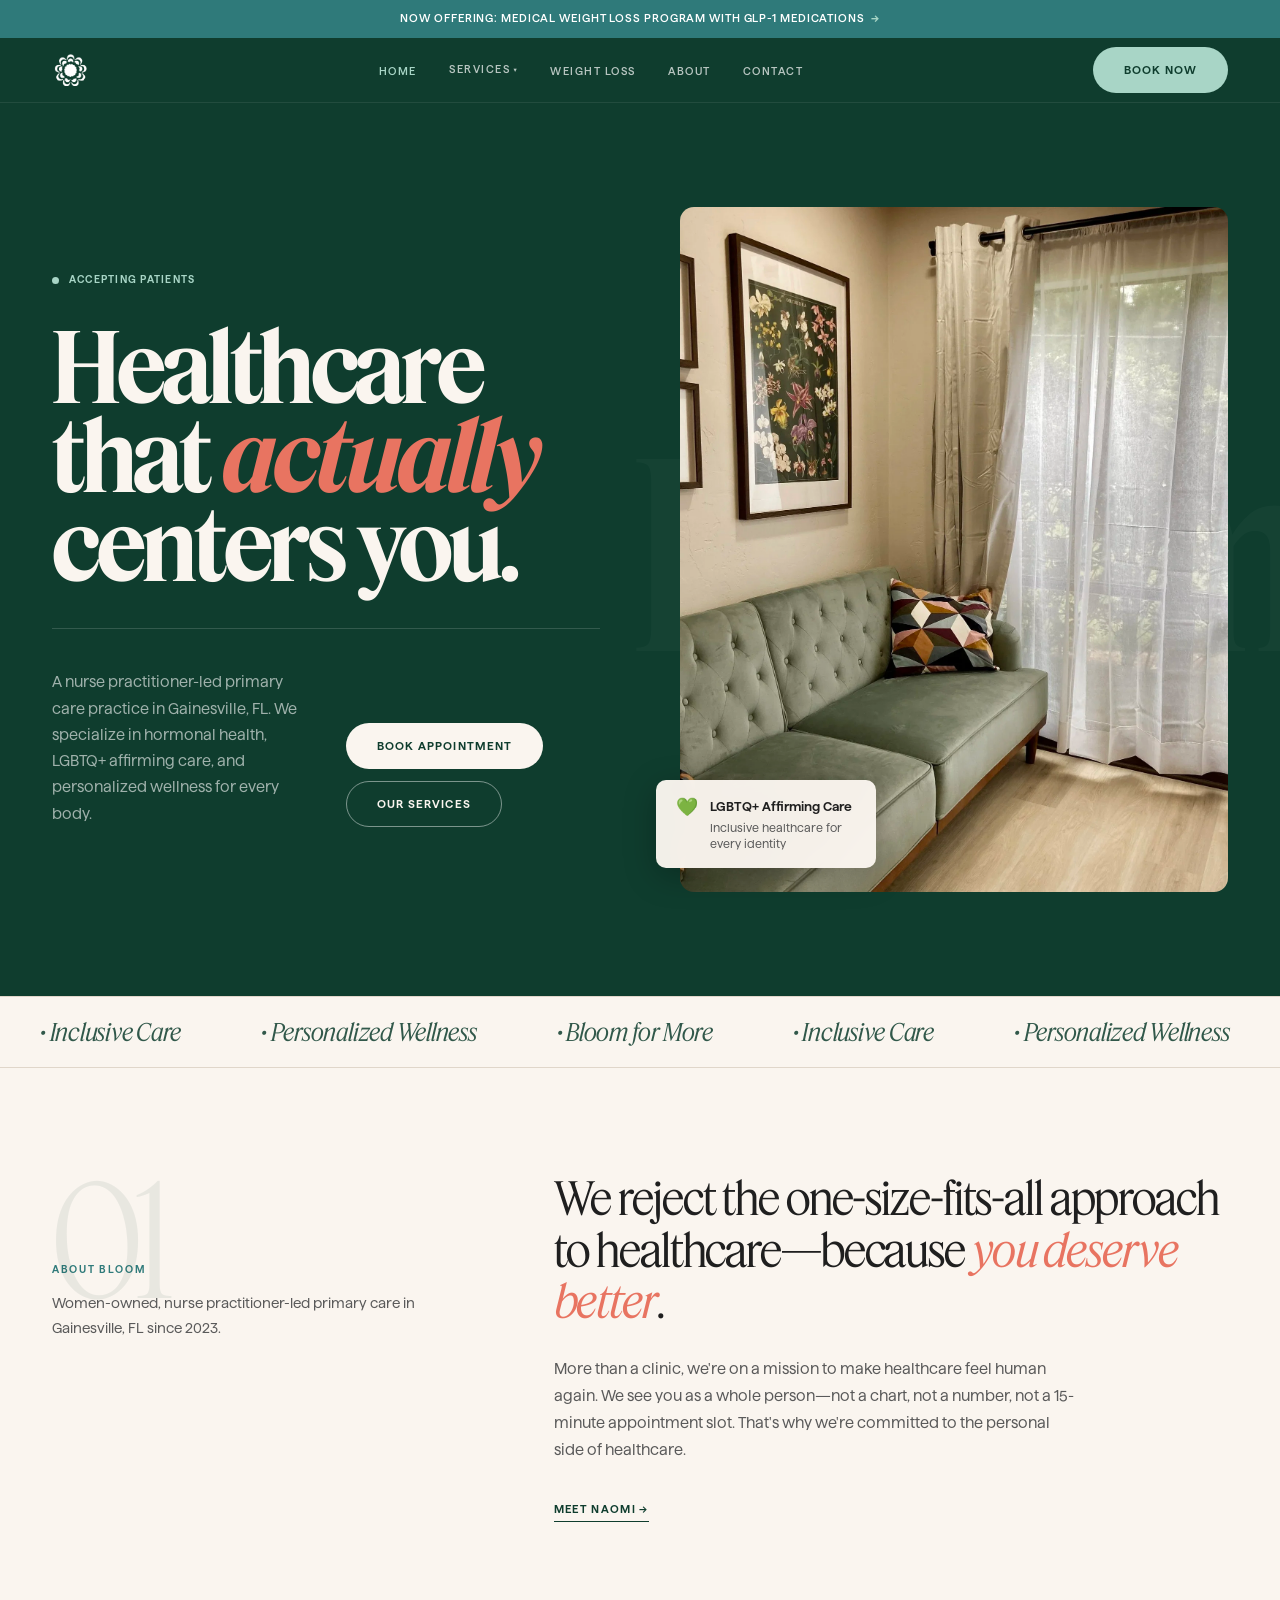
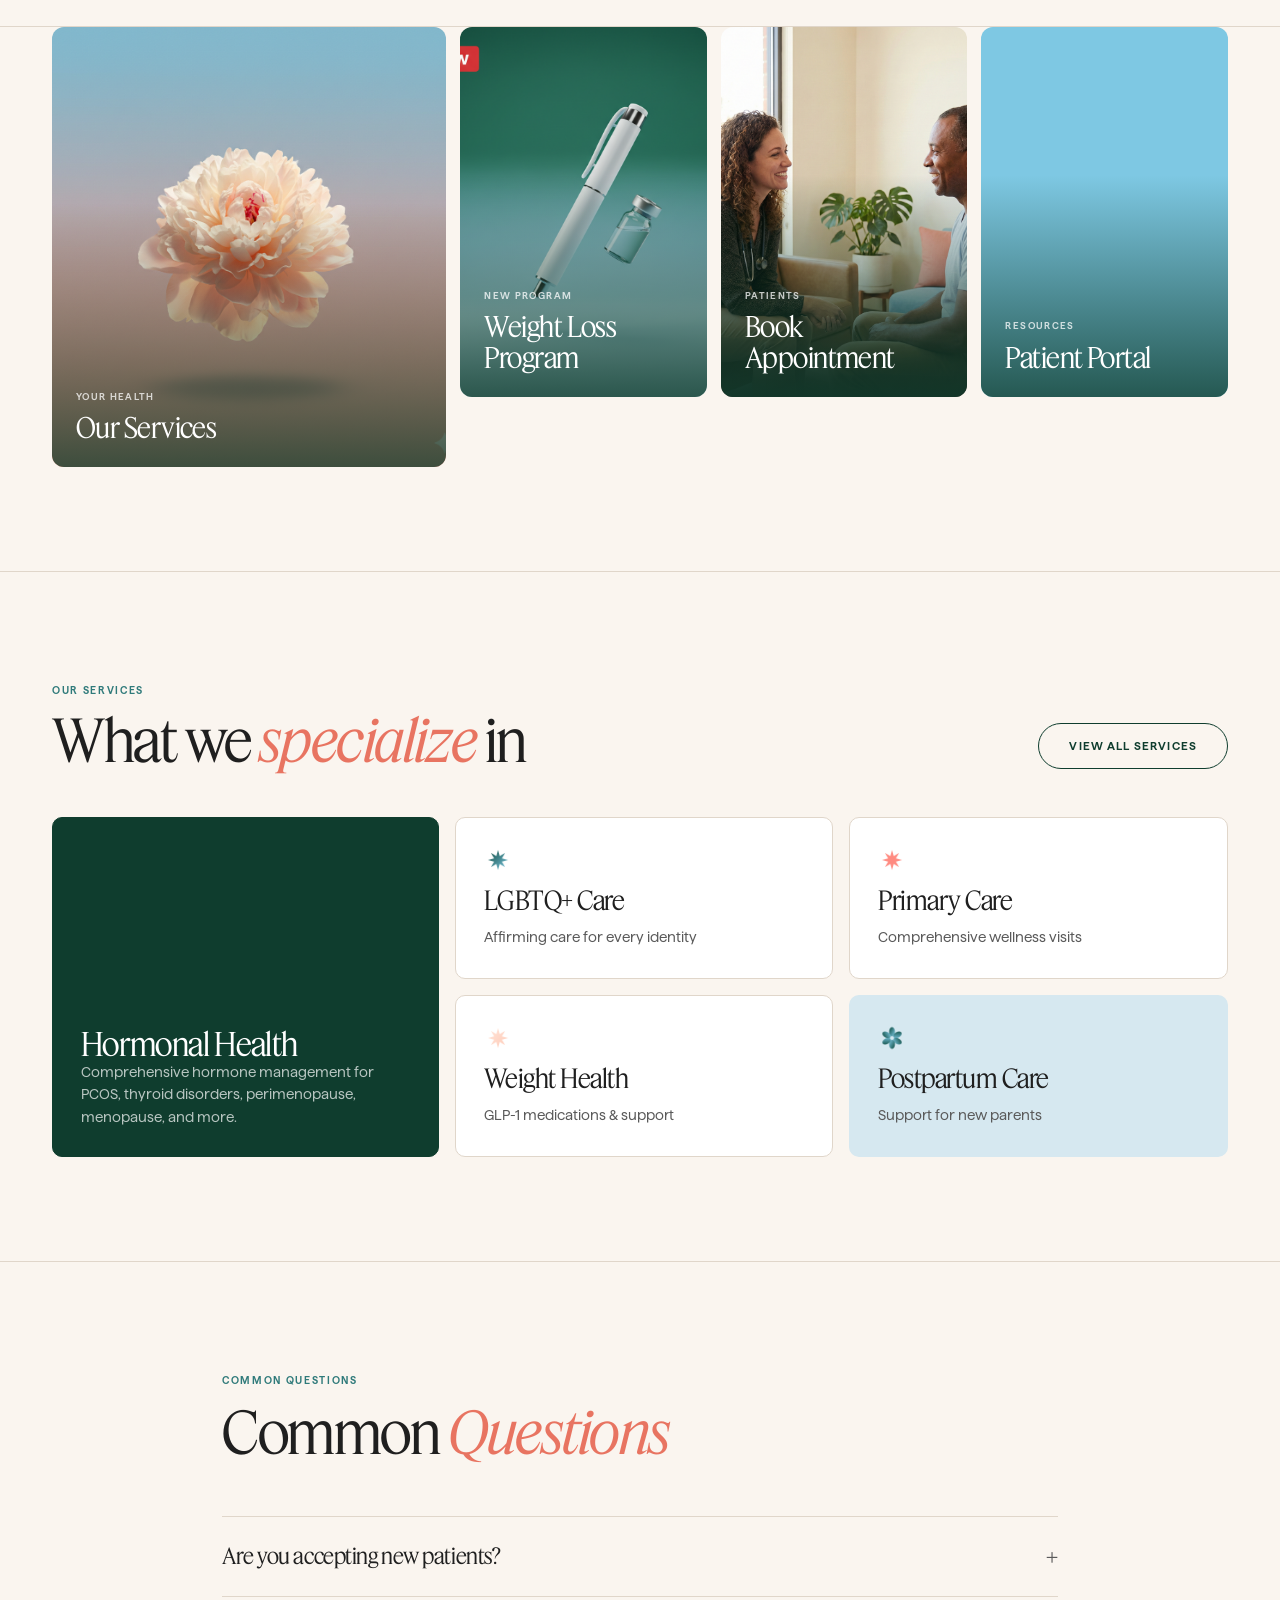
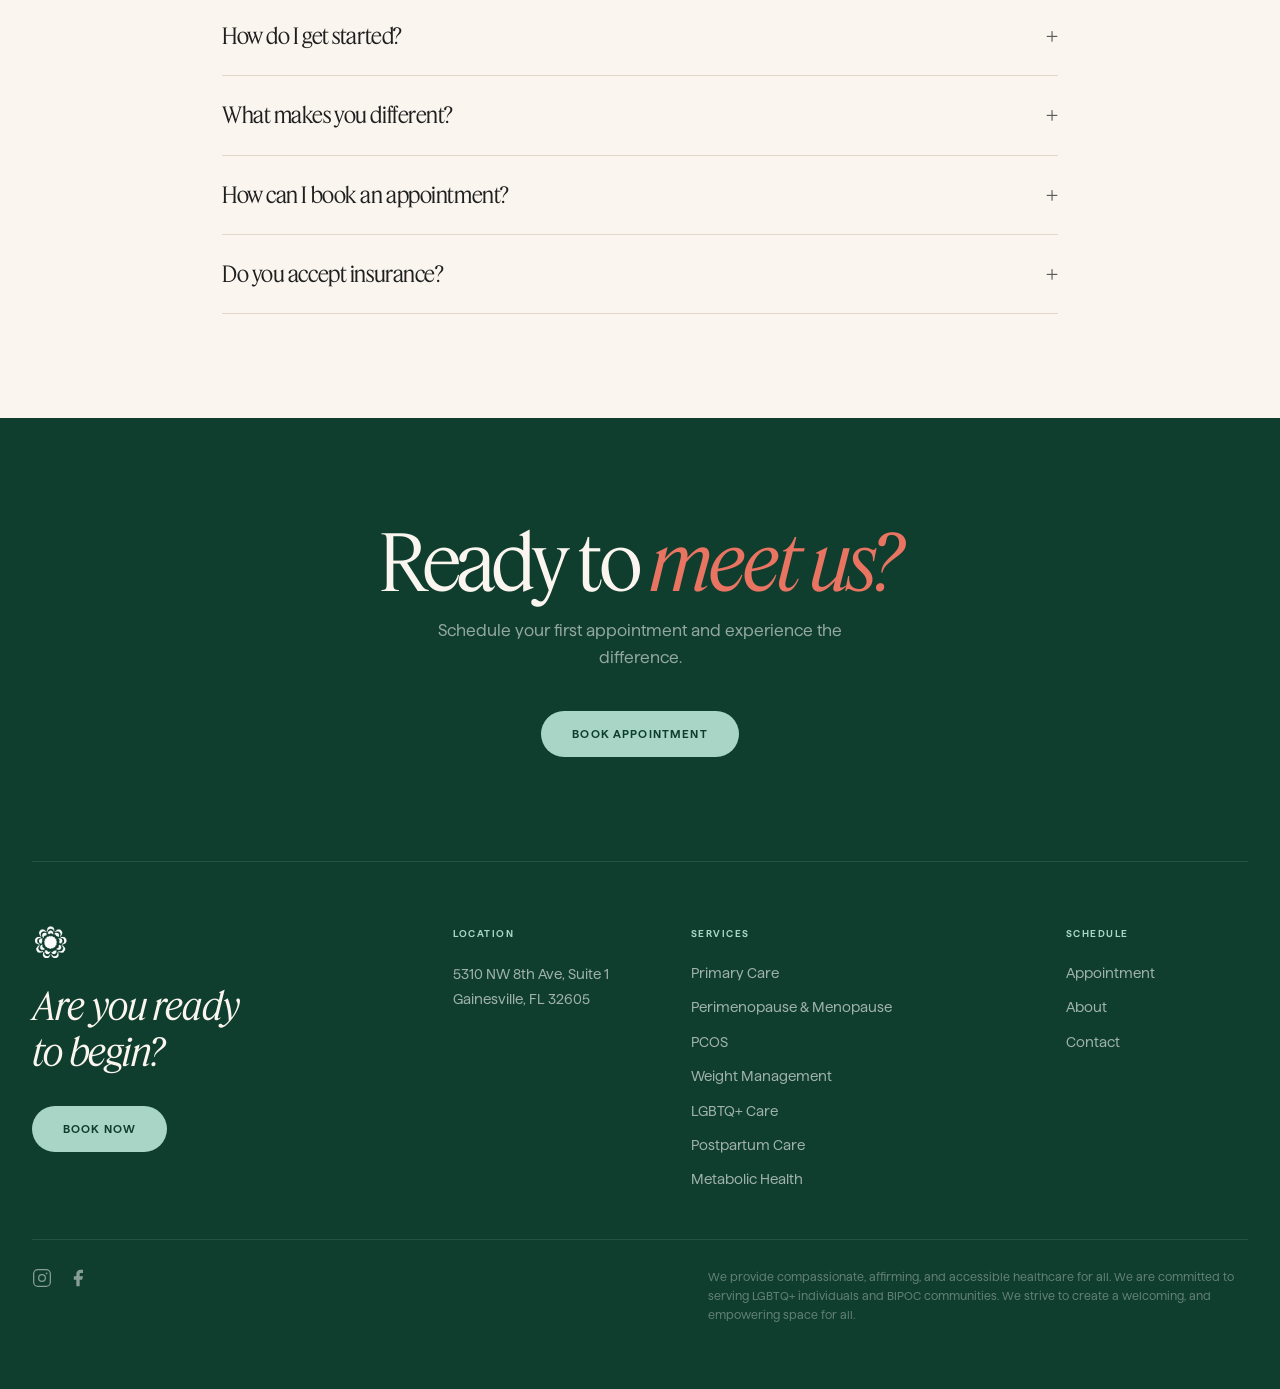
==== v2/index.html @ 73965f85 "feat: add v2 editorial redesign with custom typography Introduces a Strive-inspired editorial design" ====
<!DOCTYPE html>
<html lang="en">
<head>
  <meta charset="UTF-8">
  <meta name="viewport" content="width=device-width, initial-scale=1.0">
  <title>Bloom Health | Primary Care in Gainesville, FL</title>
  <meta name="description" content="Bloom Health is a nurse practitioner-led primary care practice in Gainesville, FL. Specializing in hormonal health, LGBTQ+ affirming care, and personalized wellness.">
  <meta property="og:title" content="Bloom Health | Primary Care in Gainesville, FL">
  <meta property="og:description" content="Healthcare that actually centers you. A nurse practitioner-led primary care practice in Gainesville, FL.">
  <meta property="og:type" content="website">
  <link rel="stylesheet" href="css/styles-v2.css">
</head>
<body>

<!-- TOP BANNER -->
<div class="top-banner">
  NOW OFFERING: Medical Weight Loss Program with GLP-1 Medications
  <a href="../weight-management.html">&nbsp;→</a>
</div>

<!-- NAV -->
<nav class="site-nav">
  <div class="nav-inner">
    <a href="index.html" class="logo">
      <img src="../assets/Bloom-logo_white.png" class="site-logo" alt="Bloom Health">
    </a>
    <ul class="nav-links">
      <li><a href="index.html" class="active">Home</a></li>
      <li class="has-dropdown">
        <a href="../services.html">Services <span class="dropdown-arrow">▾</span></a>
        <ul class="nav-dropdown">
          <li><a href="../services.html">All Services</a></li>
          <li><a href="../primary-care.html">Primary Care</a></li>
          <li><a href="../perimenopause.html">Perimenopause &amp; Menopause</a></li>
          <li><a href="../pcos.html">PCOS</a></li>
          <li><a href="../weight-management.html">Weight Management</a></li>
          <li><a href="../lgbtq-care.html">LGBTQ+ Care</a></li>
          <li><a href="../postpartum.html">Postpartum Care</a></li>
          <li><a href="../metabolic-health.html">Metabolic Health</a></li>
        </ul>
      </li>
      <li><a href="../weight-management.html">Weight Loss</a></li>
      <li><a href="../about.html">About</a></li>
      <li><a href="../contact.html">Contact</a></li>
    </ul>
    <div class="nav-right">
      <a href="#" class="btn btn-mint">Book Now</a>
      <button class="hamburger" aria-label="Open menu" aria-expanded="false">
        <span></span><span></span><span></span>
      </button>
    </div>
  </div>
</nav>
<div class="nav-overlay" role="dialog" aria-modal="true" aria-label="Navigation menu">
  <button class="close-btn" aria-label="Close menu">✕</button>
  <a href="index.html">Home</a>
  <a href="../services.html">All Services</a>
  <a href="../primary-care.html" class="overlay-sub">Primary Care</a>
  <a href="../perimenopause.html" class="overlay-sub">Perimenopause &amp; Menopause</a>
  <a href="../pcos.html" class="overlay-sub">PCOS</a>
  <a href="../weight-management.html" class="overlay-sub">Weight Management</a>
  <a href="../lgbtq-care.html" class="overlay-sub">LGBTQ+ Care</a>
  <a href="../postpartum.html" class="overlay-sub">Postpartum Care</a>
  <a href="../metabolic-health.html" class="overlay-sub">Metabolic Health</a>
  <a href="../weight-management.html">Weight Loss</a>
  <a href="../about.html">About</a>
  <a href="../contact.html">Contact</a>
  <a href="#" class="btn btn-mint">Book Now</a>
</div>

<!-- ══════════════════════════════════════════
     HERO
     ══════════════════════════════════════════ -->
<section class="home-hero">
  <div class="home-hero-inner">

    <div class="hero-text">
      <div class="hero-eyebrow">
        <span class="accepting-dot"></span>
        <span class="pill-accepting">Accepting Patients</span>
      </div>

      <h1 class="hero-headline">
        Healthcare<br>
        that <em>actually</em><br>
        centers you.
      </h1>

      <hr class="hero-rule">

      <div class="hero-bottom">
        <p class="hero-body">A nurse practitioner-led primary care practice in Gainesville, FL. We specialize in hormonal health, LGBTQ+ affirming care, and personalized wellness for every body.</p>
        <div class="hero-actions">
          <a href="#" class="btn btn-cream">Book Appointment</a>
          <a href="../services.html" class="btn btn-outline-cream">Our Services</a>
        </div>
      </div>
    </div>

    <div class="hero-visual">
      <img src="../assets/IMG_2064.webp" alt="Bloom Health practice interior — green velvet couch" class="hero-image">
      <div class="hero-float-card">
        <div class="float-icon">💚</div>
        <div class="float-card-text">
          <strong>LGBTQ+ Affirming Care</strong>
          <p>Inclusive healthcare for every identity</p>
        </div>
      </div>
    </div>

  </div>
</section>

<!-- MARQUEE -->
<div class="marquee-strip" aria-hidden="true">
  <div class="marquee-track">
    <span>• Inclusive Care</span>
    <span>• Personalized Wellness</span>
    <span>• Bloom for More</span>
    <span>• Inclusive Care</span>
    <span>• Personalized Wellness</span>
    <span>• Bloom for More</span>
    <span>• Inclusive Care</span>
    <span>• Personalized Wellness</span>
    <span>• Bloom for More</span>
    <span>• Inclusive Care</span>
    <span>• Personalized Wellness</span>
    <span>• Bloom for More</span>
  </div>
</div>

<!-- ══════════════════════════════════════════
     ABOUT TEASER
     ══════════════════════════════════════════ -->
<section class="home-about">
  <div class="about-inner">

    <div class="about-left">
      <span class="about-left-index" aria-hidden="true">01</span>
      <span class="section-label">About Bloom</span>
      <p class="about-left-text">Women-owned, nurse practitioner-led primary care in Gainesville, FL since 2023.</p>
    </div>

    <div class="about-right">
      <p class="about-pull-quote">We reject the one-size-fits-all approach to healthcare—because <em>you deserve better</em>.</p>
      <p class="about-sub">More than a clinic, we're on a mission to make healthcare feel human again. We see you as a whole person—not a chart, not a number, not a 15-minute appointment slot. That's why we're committed to the personal side of healthcare.</p>
      <a href="../about.html" class="meet-link">Meet Naomi →</a>
    </div>

  </div>
</section>

<!-- ══════════════════════════════════════════
     4-IMAGE FEATURE GRID
     ══════════════════════════════════════════ -->
<div class="feature-grid">
  <div class="feature-grid-inner">
    <a href="../services.html" class="feature-card fc-1">
      <div class="fc-bg" style="background-image:url('../assets/services-feature.png');"></div>
      <div class="fc-overlay"></div>
      <div class="fc-content">
        <span class="fc-eyebrow">Your Health</span>
        <p class="fc-title">Our Services</p>
      </div>
    </a>
    <a href="../weight-management.html" class="feature-card fc-2">
      <div class="fc-bg" style="background-image:url('../assets/Weightloss-1.png');"></div>
      <div class="fc-overlay"></div>
      <div class="fc-content">
        <span class="fc-eyebrow">New Program</span>
        <p class="fc-title">Weight Loss Program</p>
      </div>
    </a>
    <a href="#" class="feature-card fc-3">
      <div class="fc-bg" style="background-image:url('../assets/Book-Appointment.png');"></div>
      <div class="fc-overlay"></div>
      <div class="fc-content">
        <span class="fc-eyebrow">Patients</span>
        <p class="fc-title">Book Appointment</p>
      </div>
    </a>
    <a href="#" class="feature-card fc-4">
      <div class="fc-bg" style="background-image:url('../assets/patient-portal.png');"></div>
      <div class="fc-overlay"></div>
      <div class="fc-content">
        <span class="fc-eyebrow">Resources</span>
        <p class="fc-title">Patient Portal</p>
      </div>
    </a>
  </div>
</div>

<!-- ══════════════════════════════════════════
     SERVICES SECTION
     ══════════════════════════════════════════ -->
<section class="home-services">
  <div class="container">

    <div class="services-header">
      <div>
        <span class="section-label">Our Services</span>
        <h2>What we <em>specialize</em> in</h2>
      </div>
      <a href="../services.html" class="btn btn-outline">View All Services</a>
    </div>

    <div class="services-grid-home">
      <a href="../services.html" class="svc-card dark" style="justify-content:flex-end;">
        <div>
          <h3>Hormonal Health</h3>
          <p>Comprehensive hormone management for PCOS, thyroid disorders, perimenopause, menopause, and more.</p>
        </div>
      </a>
      <div class="services-right-grid">
        <a href="../lgbtq-care.html" class="svc-card">
          <img src="../assets/starburst-gradient-mint.png" class="svc-card-icon" alt="">
          <h3>LGBTQ+ Care</h3>
          <p>Affirming care for every identity</p>
        </a>
        <a href="../primary-care.html" class="svc-card">
          <img src="../assets/starburst-coral.png" class="svc-card-icon" alt="">
          <h3>Primary Care</h3>
          <p>Comprehensive wellness visits</p>
        </a>
        <a href="../weight-management.html" class="svc-card">
          <img src="../assets/starburst-gradient-peach.png" class="svc-card-icon" alt="">
          <h3>Weight Health</h3>
          <p>GLP-1 medications &amp; support</p>
        </a>
        <a href="../postpartum.html" class="svc-card sky-bg">
          <img src="../assets/flower-6-gradient-mint.png" class="svc-card-icon" alt="">
          <h3>Postpartum Care</h3>
          <p>Support for new parents</p>
        </a>
      </div>
    </div>

  </div>
</section>

<!-- ══════════════════════════════════════════
     FAQ
     ══════════════════════════════════════════ -->
<section class="home-faq">
  <div class="container" style="max-width:900px;">

    <div class="faq-header">
      <div>
        <span class="section-label">Common Questions</span>
        <h2>Common <em>Questions</em></h2>
      </div>
    </div>

    <div class="faq-list">

      <div class="faq-item">
        <button class="faq-q">Are you accepting new patients?<span class="faq-icon">+</span></button>
        <div class="faq-a">Yes! We are currently accepting new patients. We welcome patients of all backgrounds, identities, and health needs. You can book your first appointment online or by calling our office.</div>
      </div>

      <div class="faq-item">
        <button class="faq-q">How do I get started?<span class="faq-icon">+</span></button>
        <div class="faq-a">Getting started is easy. Click "Book Appointment" to schedule your new patient visit online, or reach out via our Contact page with any questions. New patient appointments are 60 minutes so we have plenty of time to get to know you and your health history.</div>
      </div>

      <div class="faq-item">
        <button class="faq-q">What makes you different?<span class="faq-icon">+</span></button>
        <div class="faq-a">We offer longer appointment times (60 minutes for new patients), whole-person care that connects your symptoms to root causes, a provider who knows your story—not just your chart—and inclusive, affirming care for every body and identity. We reject the rushed, impersonal model of care.</div>
      </div>

      <div class="faq-item">
        <button class="faq-q">How can I book an appointment?<span class="faq-icon">+</span></button>
        <div class="faq-a">You can book online using the "Book Now" button at the top of any page, or contact us directly at info@heybloomhealth.com or (352) 580-6573. We'll get you scheduled as quickly as possible.</div>
      </div>

      <div class="faq-item">
        <button class="faq-q">Do you accept insurance?<span class="faq-icon">+</span></button>
        <div class="faq-a">Please contact our office at info@heybloomhealth.com or (352) 580-6573 for the most current information about accepted insurance plans and self-pay options. We are happy to help you understand your coverage before your visit.</div>
      </div>

    </div>
  </div>
</section>

<!-- ══════════════════════════════════════════
     CTA
     ══════════════════════════════════════════ -->
<section class="cta-section cta-dark-forest">
  <div class="container">
    <h2>Ready to <em>meet us?</em></h2>
    <p>Schedule your first appointment and experience the difference.</p>
    <a href="#" class="btn btn-mint">Book Appointment</a>
  </div>
</section>

<!-- FOOTER -->
<footer class="site-footer">
  <div class="footer-card">
    <div class="footer-top">
      <div class="footer-brand">
        <a href="index.html" class="logo">
          <img src="../assets/Bloom-logo_white.png" class="site-logo" alt="Bloom Health">
        </a>
        <p class="footer-tagline">Are you ready<br>to begin?</p>
        <a href="#" class="btn btn-mint">Book Now</a>
      </div>
      <div>
        <span class="footer-col-label">Location</span>
        <div class="footer-col-links">
          <address>5310 NW 8th Ave, Suite 1<br>Gainesville, FL 32605</address>
        </div>
      </div>
      <div>
        <span class="footer-col-label">Services</span>
        <nav class="footer-col-links">
          <a href="../primary-care.html">Primary Care</a>
          <a href="../perimenopause.html">Perimenopause &amp; Menopause</a>
          <a href="../pcos.html">PCOS</a>
          <a href="../weight-management.html">Weight Management</a>
          <a href="../lgbtq-care.html">LGBTQ+ Care</a>
          <a href="../postpartum.html">Postpartum Care</a>
          <a href="../metabolic-health.html">Metabolic Health</a>
        </nav>
      </div>
      <div>
        <span class="footer-col-label">Schedule</span>
        <nav class="footer-col-links">
          <a href="#">Appointment</a>
          <a href="../about.html">About</a>
          <a href="../contact.html">Contact</a>
        </nav>
      </div>
    </div>
    <hr class="footer-divider">
    <div class="footer-bottom">
      <div class="footer-social">
        <a href="#" aria-label="Instagram">
          <svg width="20" height="20" fill="none" stroke="currentColor" stroke-width="1.5" viewBox="0 0 24 24"><rect x="2" y="2" width="20" height="20" rx="5"/><circle cx="12" cy="12" r="4"/><path d="M17.5 6.5h.01" stroke-linecap="round" stroke-width="2"/></svg>
        </a>
        <a href="#" aria-label="Facebook">
          <svg width="20" height="20" fill="currentColor" viewBox="0 0 24 24"><path d="M18 2h-3a5 5 0 0 0-5 5v3H7v4h3v8h4v-8h3l1-4h-4V7a1 1 0 0 1 1-1h3z"/></svg>
        </a>
      </div>
      <p class="footer-fine-print">We provide compassionate, affirming, and accessible healthcare for all. We are committed to serving LGBTQ+ individuals and BIPOC communities. We strive to create a welcoming, and empowering space for all.</p>
    </div>
  </div>
</footer>

<script src="../js/main.js"></script>
</body>
</html>
---- v2/css/styles-v2.css ----
/* ============================================================
   BLOOM HEALTH V2 — Editorial Design System
   Inspired by Strive Pharmacy. Custom typography throughout.
   ============================================================ */

/* ============================================================
   FONTS
   ============================================================ */
@font-face {
  font-family: 'Feature Display';
  src: url('../assets/fonts/FeatureDisplay-Regular.woff2') format('woff2');
  font-weight: 400; font-style: normal; font-display: swap;
}
@font-face {
  font-family: 'Feature Display';
  src: url('../assets/fonts/FeatureDisplay-RegularItalic.woff2') format('woff2');
  font-weight: 400; font-style: italic; font-display: swap;
}
@font-face {
  font-family: 'Feature Display';
  src: url('../assets/fonts/FeatureDisplay-Light.woff2') format('woff2');
  font-weight: 300; font-style: normal; font-display: swap;
}
@font-face {
  font-family: 'Feature Display';
  src: url('../assets/fonts/FeatureDisplay-LightItalic.woff2') format('woff2');
  font-weight: 300; font-style: italic; font-display: swap;
}
@font-face {
  font-family: 'Feature Display';
  src: url('../assets/fonts/FeatureDisplay-Medium.woff2') format('woff2');
  font-weight: 500; font-style: normal; font-display: swap;
}
@font-face {
  font-family: 'Feature Display';
  src: url('../assets/fonts/FeatureDisplay-MediumItalic.woff2') format('woff2');
  font-weight: 500; font-style: italic; font-display: swap;
}
@font-face {
  font-family: 'Feature Display';
  src: url('../assets/fonts/FeatureDisplay-Bold.woff2') format('woff2');
  font-weight: 700; font-style: normal; font-display: swap;
}
@font-face {
  font-family: 'Feature Display';
  src: url('../assets/fonts/FeatureDisplay-BoldItalic.woff2') format('woff2');
  font-weight: 700; font-style: italic; font-display: swap;
}
@font-face {
  font-family: 'Feature Display XBold';
  src: url('../assets/fonts/FeatureDisplay-Extrabold.woff2') format('woff2');
  font-weight: 800; font-style: normal; font-display: swap;
}
@font-face {
  font-family: 'Feature Display XBold';
  src: url('../assets/fonts/FeatureDisplay-ExtraboldItalic.woff2') format('woff2');
  font-weight: 800; font-style: italic; font-display: swap;
}

@font-face {
  font-family: 'Haffer XH';
  src: url('../assets/fonts/HafferXHTRIAL-Light.woff2') format('woff2');
  font-weight: 300; font-style: normal; font-display: swap;
}
@font-face {
  font-family: 'Haffer XH';
  src: url('../assets/fonts/HafferXHTRIAL-Regular.woff2') format('woff2');
  font-weight: 400; font-style: normal; font-display: swap;
}
@font-face {
  font-family: 'Haffer XH';
  src: url('../assets/fonts/HafferXHTRIAL-RegularItalic.woff2') format('woff2');
  font-weight: 400; font-style: italic; font-display: swap;
}
@font-face {
  font-family: 'Haffer XH';
  src: url('../assets/fonts/HafferXHTRIAL-Medium.woff2') format('woff2');
  font-weight: 500; font-style: normal; font-display: swap;
}
@font-face {
  font-family: 'Haffer XH';
  src: url('../assets/fonts/HafferXHTRIAL-SemiBold.woff2') format('woff2');
  font-weight: 600; font-style: normal; font-display: swap;
}
@font-face {
  font-family: 'Haffer XH';
  src: url('../assets/fonts/HafferXHTRIAL-Bold.woff2') format('woff2');
  font-weight: 700; font-style: normal; font-display: swap;
}

/* ============================================================
   VARIABLES
   ============================================================ */
:root {
  /* Brand colors — unchanged */
  --forest:         #0F3D2E;
  --teal:           #2F7A7A;
  --mint:           #A8D5C6;
  --coral:          #E87461;
  --peach:          #F4C2A1;
  --sky:            #D6E8F0;
  --sky-vivid:      #7EC8E3;
  --cream:          #FAF5EF;
  --text:           #1F1F1F;
  --text-secondary: #5A5A5A;
  --border:         #E0D6CA;

  /* Type */
  --display:  'Feature Display', Georgia, serif;
  --xbold:    'Feature Display XBold', 'Feature Display', Georgia, serif;
  --sans:     'Haffer XH', system-ui, sans-serif;

  /* Layout */
  --max-w:      1240px;
  --px:         2rem;
  --section-py: 6.5rem;

  /* Radius */
  --r-pill: 999px;
  --r-card: 10px;
  --r-sm:   5px;
}

/* ============================================================
   RESET & BASE
   ============================================================ */
*, *::before, *::after { box-sizing: border-box; margin: 0; padding: 0; }
html { scroll-behavior: smooth; }
body {
  font-family: var(--sans);
  color: var(--text);
  background: var(--cream);
  font-size: 1rem;
  line-height: 1.6;
  -webkit-font-smoothing: antialiased;
}
img { max-width: 100%; height: auto; display: block; }
a { text-decoration: none; color: inherit; }
ul, ol { list-style: none; }
button { font-family: var(--sans); }
address { font-style: normal; }

/* ============================================================
   TYPOGRAPHY
   ============================================================ */
h1, h2, h3, h4 {
  font-family: var(--display);
  font-weight: 400;
  line-height: 1.02;
  letter-spacing: -0.025em;
  color: var(--text);
}
h1 { font-size: clamp(3.25rem, 7vw, 7rem); }
h2 { font-size: clamp(2.25rem, 4.5vw, 4.5rem); }
h3 { font-size: clamp(1.5rem, 2.5vw, 2.25rem); }
h4 { font-size: clamp(1rem, 1.5vw, 1.25rem); font-weight: 500; letter-spacing: -0.01em; }
p  { line-height: 1.7; color: var(--text-secondary); }
em { font-style: italic; }
strong { font-weight: 600; color: var(--text); }

/* Feature Display italic for in-heading emphasis */
h1 em, h2 em, h3 em {
  font-style: italic;
  color: var(--coral);
}

/* ============================================================
   LAYOUT UTILITIES
   ============================================================ */
.container {
  max-width: var(--max-w);
  margin: 0 auto;
  padding: 0 var(--px);
}
.section { padding: var(--section-py) 0; }
.text-center { text-align: center; }

/* Section label — Haffer XH, small, tracked caps */
.section-label {
  display: inline-block;
  font-family: var(--sans);
  font-size: 0.65rem;
  letter-spacing: 0.16em;
  text-transform: uppercase;
  font-weight: 600;
  color: var(--teal);
  margin-bottom: 0.75rem;
}
.section-label.on-dark { color: var(--mint); }
.section-label-block { display: block; }

/* Section index numbers — decorative ghost background number */
.section-index {
  font-family: var(--display);
  font-weight: 300;
  font-size: clamp(5rem, 10vw, 10rem);
  line-height: 1;
  letter-spacing: -0.04em;
  color: var(--forest);
  opacity: 0.06;
  display: block;
  user-select: none;
  pointer-events: none;
}

/* Structural rule */
.rule { border: none; border-top: 1px solid var(--border); }
.rule-dark { border-color: rgba(255,255,255,0.12); }

/* Spacing helpers */
.mt-1 { margin-top: 0.5rem; }
.mt-2 { margin-top: 1rem; }
.mt-3 { margin-top: 1.5rem; }
.mt-4 { margin-top: 2rem; }
.mb-2 { margin-bottom: 1rem; }
.mb-3 { margin-bottom: 1.5rem; }
.mb-4 { margin-bottom: 2rem; }

/* ============================================================
   PILLS
   ============================================================ */
.pill {
  display: inline-flex;
  align-items: center;
  gap: 0.4rem;
  padding: 0.35rem 1rem;
  border-radius: var(--r-pill);
  font-family: var(--sans);
  font-size: 0.65rem;
  letter-spacing: 0.12em;
  font-weight: 600;
  text-transform: uppercase;
  white-space: nowrap;
}
.pill-peach  { background: var(--peach);  color: var(--text); }
.pill-mint   { background: var(--mint);   color: var(--forest); }
.pill-coral  { background: var(--coral);  color: white; }
.pill-sky    { background: var(--sky);    color: var(--text); }
.pill-forest { background: var(--forest); color: white; }
.pill-teal   { background: var(--teal);   color: white; }
.pill-outline-cream {
  background: transparent;
  border: 1px solid rgba(255,255,255,0.3);
  color: rgba(255,255,255,0.85);
}

/* Accepting-patients indicator pill */
.pill-accepting {
  display: inline-flex;
  align-items: center;
  gap: 0.5rem;
  font-family: var(--sans);
  font-size: 0.65rem;
  letter-spacing: 0.12em;
  font-weight: 600;
  text-transform: uppercase;
  color: var(--mint);
}
.accepting-dot {
  width: 7px; height: 7px;
  border-radius: 50%;
  background: var(--mint);
  display: inline-block;
  flex-shrink: 0;
  animation: pulse-dot 2.4s ease-in-out infinite;
}
@keyframes pulse-dot {
  0%, 100% { opacity: 1; transform: scale(1); }
  50% { opacity: 0.5; transform: scale(0.75); }
}

/* ============================================================
   BUTTONS
   ============================================================ */
.btn {
  display: inline-flex;
  align-items: center;
  justify-content: center;
  gap: 0.5rem;
  padding: 0.8rem 1.875rem;
  border-radius: var(--r-pill);
  font-family: var(--sans);
  font-size: 0.72rem;
  font-weight: 600;
  letter-spacing: 0.1em;
  text-transform: uppercase;
  cursor: pointer;
  border: 1.5px solid transparent;
  transition: opacity 0.2s, transform 0.15s;
  white-space: nowrap;
}
.btn:hover { opacity: 0.82; transform: translateY(-1px); }

.btn-dark         { background: var(--forest); color: var(--cream); }
.btn-cream        { background: var(--cream);  color: var(--forest); }
.btn-mint         { background: var(--mint);   color: var(--forest); }
.btn-coral        { background: var(--coral);  color: white; }
.btn-outline      { background: transparent;   color: var(--forest); border-color: var(--forest); }
.btn-outline-cream{ background: transparent;   color: var(--cream);  border-color: rgba(255,255,255,0.45); }
.btn-outline-white{ background: transparent;   color: white;         border-color: white; }

/* ============================================================
   TOP BANNER
   ============================================================ */
.top-banner {
  background: var(--teal);
  color: white;
  text-align: center;
  padding: 0.625rem var(--px);
  font-family: var(--sans);
  font-size: 0.7rem;
  font-weight: 500;
  letter-spacing: 0.08em;
  text-transform: uppercase;
}
.top-banner a { color: var(--mint); font-weight: 700; }

/* ============================================================
   NAVIGATION
   ============================================================ */
.site-nav {
  position: sticky;
  top: 0;
  z-index: 100;
  background: var(--forest);
  border-bottom: 1px solid rgba(255,255,255,0.08);
}
.nav-inner {
  max-width: var(--max-w);
  margin: 0 auto;
  padding: 0 var(--px);
  height: 64px;
  display: flex;
  align-items: center;
  justify-content: space-between;
  gap: 2rem;
}
.logo {
  display: flex;
  align-items: center;
  gap: 0.5rem;
  text-decoration: none;
  flex-shrink: 0;
}
.site-logo { height: 32px; width: auto; display: block; }

.nav-links {
  display: flex;
  align-items: center;
  gap: 2rem;
}
.nav-links a {
  font-family: var(--sans);
  font-size: 0.68rem;
  font-weight: 500;
  letter-spacing: 0.14em;
  text-transform: uppercase;
  color: rgba(255,255,255,0.7);
  transition: color 0.2s;
}
.nav-links a:hover { color: white; }
.nav-links a.active { color: var(--mint); }

/* Dropdown */
.has-dropdown { position: relative; }
.has-dropdown > a { display: flex; align-items: center; gap: 0.3em; cursor: pointer; position: relative; }
.dropdown-arrow { font-size: 0.6em; transition: transform 0.2s; }
.has-dropdown:hover .dropdown-arrow { transform: rotate(180deg); }
.has-dropdown > a::after {
  content: '';
  position: absolute;
  bottom: -0.75rem; left: 0; right: 0;
  height: 0.75rem;
}
.nav-dropdown {
  display: none;
  position: absolute;
  top: calc(100% + 0.75rem);
  left: 50%;
  transform: translateX(-50%);
  background: var(--forest);
  border: 1px solid rgba(255,255,255,0.12);
  border-radius: var(--r-card);
  padding: 0.5rem 0;
  min-width: 220px;
  box-shadow: 0 12px 32px rgba(0,0,0,0.3);
  z-index: 200;
}
.has-dropdown:hover .nav-dropdown { display: block; }
.nav-dropdown li:first-child a {
  font-weight: 600;
  border-bottom: 1px solid rgba(255,255,255,0.1);
  margin-bottom: 0.25rem;
  padding-bottom: 0.6rem;
}
.nav-dropdown a {
  display: block;
  padding: 0.45rem 1.25rem;
  font-size: 0.75rem;
  text-transform: none;
  letter-spacing: 0.02em;
  white-space: nowrap;
  color: rgba(255,255,255,0.72);
}
.nav-dropdown a:hover { color: white; background: rgba(255,255,255,0.06); }

.nav-right {
  display: flex;
  align-items: center;
  gap: 1rem;
}
.hamburger {
  display: none;
  background: none;
  border: none;
  cursor: pointer;
  padding: 0.375rem;
  flex-direction: column;
  gap: 5px;
}
.hamburger span {
  display: block;
  width: 22px; height: 1.5px;
  background: rgba(255,255,255,0.8);
  border-radius: 2px;
  transition: 0.3s;
}

/* Mobile overlay */
.nav-overlay {
  display: none;
  position: fixed;
  inset: 0;
  background: var(--forest);
  z-index: 200;
  flex-direction: column;
  align-items: center;
  justify-content: center;
  gap: 1.75rem;
}
.nav-overlay.open { display: flex; }
.nav-overlay a {
  font-family: var(--display);
  font-size: clamp(1.75rem, 6vw, 2.5rem);
  font-weight: 400;
  letter-spacing: -0.02em;
  color: var(--cream);
}
.nav-overlay a:hover { color: var(--mint); }
.nav-overlay .overlay-sub {
  font-family: var(--sans);
  font-size: 0.85rem;
  font-weight: 400;
  letter-spacing: 0.06em;
  text-transform: uppercase;
  opacity: 0.65;
}
.nav-overlay .btn { font-family: var(--sans); }
.nav-overlay .close-btn {
  position: absolute;
  top: 1.25rem; right: 1.5rem;
  background: none; border: none;
  font-size: 1.375rem;
  cursor: pointer;
  color: rgba(255,255,255,0.6);
  padding: 0.5rem;
  line-height: 1;
  font-family: var(--sans);
}

/* ============================================================
   MARQUEE
   ============================================================ */
.marquee-strip {
  overflow: hidden;
  background: var(--cream);
  border-top: 1px solid var(--border);
  border-bottom: 1px solid var(--border);
  padding: 1rem 0;
}
.marquee-track {
  display: inline-flex;
  animation: marquee 24s linear infinite;
}
.marquee-track span {
  font-family: var(--display);
  font-size: clamp(1rem, 2.5vw, 1.5rem);
  font-style: italic;
  font-weight: 400;
  letter-spacing: -0.01em;
  color: var(--forest);
  padding: 0 2.5rem;
  white-space: nowrap;
  opacity: 0.85;
}
@keyframes marquee {
  0%   { transform: translateX(0); }
  100% { transform: translateX(-50%); }
}

/* ============================================================
   FOOTER
   ============================================================ */
.site-footer {
  background: var(--forest);
  padding: 0 var(--px) 0;
}
.footer-card {
  border-top: 1px solid rgba(255,255,255,0.1);
  padding: 4rem 0 2rem;
  max-width: var(--max-w);
  margin: 0 auto;
}
.footer-top {
  display: grid;
  grid-template-columns: 2fr 1fr 1.75fr 1fr;
  gap: 3.5rem;
  margin-bottom: 3rem;
}
.footer-tagline {
  font-family: var(--display);
  font-style: italic;
  font-weight: 400;
  font-size: clamp(1.75rem, 3vw, 2.75rem);
  letter-spacing: -0.02em;
  color: var(--cream);
  line-height: 1.2;
  margin: 1.5rem 0 2rem;
}
.footer-col-label {
  font-family: var(--sans);
  font-size: 0.62rem;
  letter-spacing: 0.15em;
  text-transform: uppercase;
  font-weight: 600;
  color: var(--mint);
  margin-bottom: 1.25rem;
  display: block;
}
.footer-col-links { display: flex; flex-direction: column; gap: 0.75rem; }
.footer-col-links a {
  font-family: var(--sans);
  font-size: 0.875rem;
  color: rgba(255,255,255,0.6);
  transition: color 0.2s;
}
.footer-col-links a:hover { color: white; }
.footer-col-links address {
  color: rgba(255,255,255,0.6);
  font-size: 0.875rem;
  line-height: 1.8;
}
.footer-divider {
  border: none;
  border-top: 1px solid rgba(255,255,255,0.1);
  margin-bottom: 1.75rem;
}
.footer-bottom {
  display: flex;
  align-items: flex-start;
  justify-content: space-between;
  gap: 2rem;
  flex-wrap: wrap;
  padding-bottom: 2rem;
}
.footer-social { display: flex; gap: 1rem; align-items: center; }
.footer-social a { color: rgba(255,255,255,0.5); transition: color 0.2s; }
.footer-social a:hover { color: white; }
.footer-fine-print {
  font-family: var(--sans);
  font-size: 0.72rem;
  color: rgba(255,255,255,0.35);
  max-width: 540px;
  line-height: 1.65;
}

/* ============================================================
   HOME — HERO
   ============================================================ */
.home-hero {
  background: var(--forest);
  padding: var(--section-py) 0;
  overflow: hidden;
  position: relative;
}

/* Subtle texture: large faded text watermark */
.home-hero::before {
  content: 'Bloom';
  position: absolute;
  font-family: var(--display);
  font-weight: 700;
  font-size: clamp(10rem, 20vw, 22rem);
  letter-spacing: -0.04em;
  color: white;
  opacity: 0.025;
  top: 50%;
  right: -2rem;
  transform: translateY(-50%);
  line-height: 1;
  pointer-events: none;
  user-select: none;
}

.home-hero-inner {
  max-width: var(--max-w);
  margin: 0 auto;
  padding: 0 var(--px);
  display: grid;
  grid-template-columns: 1fr 1fr;
  gap: 5rem;
  align-items: center;
}

.hero-text { display: flex; flex-direction: column; }

.hero-eyebrow {
  display: flex;
  align-items: center;
  gap: 0.625rem;
  margin-bottom: 2rem;
}

.hero-headline {
  font-family: var(--display);
  font-weight: 700;
  font-size: clamp(3.5rem, 7.5vw, 7.5rem);
  line-height: 0.93;
  letter-spacing: -0.035em;
  color: var(--cream);
  margin: 0;
}
.hero-headline em {
  font-style: italic;
  color: var(--coral);
}

.hero-rule {
  border: none;
  border-top: 1px solid rgba(255,255,255,0.15);
  margin: 2.5rem 0;
}

.hero-bottom {
  display: grid;
  grid-template-columns: 1fr 1fr;
  gap: 2.5rem;
  align-items: end;
}
.hero-body {
  font-family: var(--sans);
  font-size: 0.9375rem;
  color: rgba(255,255,255,0.6);
  line-height: 1.75;
}
.hero-actions {
  display: flex;
  flex-direction: column;
  gap: 0.75rem;
  align-items: flex-start;
}

/* Hero image column */
.hero-visual { position: relative; }
.hero-image {
  width: 100%;
  border-radius: 14px;
  object-fit: cover;
  aspect-ratio: 4/5;
  display: block;
}
.hero-float-card {
  position: absolute;
  bottom: 1.5rem;
  left: -1.5rem;
  background: rgba(250,245,239,0.97);
  backdrop-filter: blur(8px);
  border-radius: 10px;
  padding: 1rem 1.25rem;
  display: flex;
  gap: 0.75rem;
  align-items: flex-start;
  max-width: 220px;
  box-shadow: 0 8px 32px rgba(0,0,0,0.25);
}
.float-icon { font-size: 1.125rem; flex-shrink: 0; line-height: 1; margin-top: 0.1rem; }
.float-card-text strong {
  display: block;
  font-family: var(--sans);
  font-weight: 600;
  font-size: 0.8rem;
  color: var(--text);
  margin-bottom: 0.2rem;
}
.float-card-text p {
  font-family: var(--sans);
  font-size: 0.72rem;
  color: var(--text-secondary);
  line-height: 1.4;
}

/* ============================================================
   HOME — ABOUT TEASER
   ============================================================ */
.home-about {
  background: var(--cream);
  padding: var(--section-py) 0;
  border-bottom: 1px solid var(--border);
}
.about-inner {
  max-width: var(--max-w);
  margin: 0 auto;
  padding: 0 var(--px);
  display: grid;
  grid-template-columns: 5fr 8fr;
  gap: 5rem;
  align-items: start;
}

.about-left { position: relative; }
.about-left-index {
  font-family: var(--display);
  font-weight: 300;
  font-size: clamp(6rem, 12vw, 11rem);
  letter-spacing: -0.05em;
  line-height: 0.85;
  color: var(--forest);
  opacity: 0.07;
  display: block;
  user-select: none;
  margin-bottom: -3rem;
}
.about-left-text {
  font-family: var(--sans);
  font-size: 0.875rem;
  color: var(--text-secondary);
  line-height: 1.8;
  font-weight: 400;
}

.about-right {}
.about-pull-quote {
  font-family: var(--display);
  font-weight: 400;
  font-size: clamp(1.75rem, 3.5vw, 3.25rem);
  line-height: 1.15;
  letter-spacing: -0.025em;
  color: var(--text);
  margin-bottom: 1.75rem;
}
.about-pull-quote em {
  font-style: italic;
  color: var(--coral);
}
.about-sub {
  font-family: var(--sans);
  font-size: 0.9375rem;
  color: var(--text-secondary);
  line-height: 1.8;
  margin-bottom: 2rem;
  max-width: 520px;
}
.meet-link {
  display: inline-flex;
  align-items: center;
  gap: 0.375rem;
  font-family: var(--sans);
  font-size: 0.7rem;
  font-weight: 600;
  letter-spacing: 0.12em;
  text-transform: uppercase;
  color: var(--forest);
  border-bottom: 1.5px solid var(--forest);
  padding-bottom: 2px;
  transition: opacity 0.2s;
}
.meet-link:hover { opacity: 0.6; }

/* ============================================================
   HOME — FEATURE GRID
   ============================================================ */
.feature-grid {
  background: var(--cream);
  padding: 0 0 var(--section-py);
}
.feature-grid-inner {
  max-width: var(--max-w);
  margin: 0 auto;
  padding: 0 var(--px);
  display: grid;
  grid-template-columns: 1.6fr 1fr 1fr 1fr;
  gap: 0.875rem;
}
.feature-card {
  position: relative;
  border-radius: 12px;
  overflow: hidden;
  aspect-ratio: 2/3;
  display: flex;
  flex-direction: column;
  justify-content: flex-end;
  text-decoration: none;
  transition: transform 0.3s ease;
}
.feature-card:hover { transform: translateY(-3px); }
.feature-card.fc-1 { aspect-ratio: auto; min-height: 440px; }

.fc-bg {
  position: absolute;
  inset: 0;
  background-size: cover;
  background-position: center;
  transition: transform 0.5s ease;
}
.feature-card:hover .fc-bg { transform: scale(1.03); }
.fc-overlay {
  position: absolute;
  inset: 0;
  background: linear-gradient(to top, rgba(15,61,46,0.8) 0%, rgba(0,0,0,0) 60%);
}
.fc-content {
  position: relative;
  z-index: 1;
  padding: 1.5rem;
}
.fc-eyebrow {
  display: inline-block;
  font-family: var(--sans);
  font-size: 0.6rem;
  letter-spacing: 0.14em;
  text-transform: uppercase;
  font-weight: 600;
  color: rgba(255,255,255,0.75);
  margin-bottom: 0.5rem;
}
.fc-title {
  font-family: var(--display);
  font-weight: 400;
  font-size: clamp(1.25rem, 2.5vw, 1.75rem);
  letter-spacing: -0.02em;
  color: white;
  line-height: 1.1;
}
.feature-card.fc-1 .fc-bg { background-color: #1A5240; }
.feature-card.fc-2 .fc-bg { background-color: var(--teal); }
.feature-card.fc-3 .fc-bg { background-color: #7E9E96; }
.feature-card.fc-4 .fc-bg { background-color: var(--sky-vivid); }

/* ============================================================
   HOME — SERVICES
   ============================================================ */
.home-services {
  background: var(--cream);
  padding: var(--section-py) 0;
  border-top: 1px solid var(--border);
}
.services-header {
  display: flex;
  align-items: flex-end;
  justify-content: space-between;
  margin-bottom: 3rem;
  gap: 2rem;
  flex-wrap: wrap;
}
.services-header h2 { margin: 0; line-height: 1; }

.services-grid-home {
  display: grid;
  grid-template-columns: 1fr 2fr;
  gap: 1rem;
}
.services-right-grid {
  display: grid;
  grid-template-columns: 1fr 1fr;
  gap: 1rem;
}

.svc-card {
  background: white;
  border-radius: var(--r-card);
  border: 1px solid var(--border);
  padding: 1.75rem;
  display: flex;
  flex-direction: column;
  gap: 0.75rem;
  text-decoration: none;
  transition: box-shadow 0.25s, transform 0.25s;
}
.svc-card:hover { box-shadow: 0 6px 28px rgba(0,0,0,0.07); transform: translateY(-2px); }
.svc-card-icon { width: 28px; height: 28px; }
.svc-card h3 {
  font-family: var(--display);
  font-size: clamp(1.25rem, 2vw, 1.75rem);
  font-weight: 400;
  letter-spacing: -0.02em;
  color: var(--text);
  line-height: 1.1;
}
.svc-card p {
  font-family: var(--sans);
  font-size: 0.875rem;
  color: var(--text-secondary);
  flex: 1;
  line-height: 1.6;
}
.svc-card.dark {
  background: var(--forest);
  border-color: var(--forest);
  justify-content: flex-end;
  min-height: 340px;
}
.svc-card.dark h3 { color: white; font-size: clamp(1.5rem, 2.5vw, 2.25rem); }
.svc-card.dark p  { color: rgba(255,255,255,0.7); }
.svc-card.sky-bg  { background: var(--sky); border-color: transparent; }

/* ============================================================
   HOME — FAQ
   ============================================================ */
.home-faq {
  background: var(--cream);
  padding: var(--section-py) 0;
  border-top: 1px solid var(--border);
}
.faq-header {
  display: flex;
  align-items: flex-end;
  justify-content: space-between;
  margin-bottom: 3.5rem;
  gap: 2rem;
  flex-wrap: wrap;
}
.faq-header h2 { margin: 0; max-width: 480px; }

.faq-list { border-top: 1px solid var(--border); }
.faq-item { border-bottom: 1px solid var(--border); }
.faq-q {
  display: flex;
  justify-content: space-between;
  align-items: center;
  padding: 1.625rem 0;
  cursor: pointer;
  font-family: var(--display);
  font-weight: 400;
  font-size: clamp(1rem, 1.75vw, 1.375rem);
  letter-spacing: -0.02em;
  color: var(--text);
  background: none;
  border: none;
  width: 100%;
  text-align: left;
  gap: 2rem;
  line-height: 1.2;
}
.faq-icon {
  font-family: var(--sans);
  font-size: 1.375rem;
  color: var(--text-secondary);
  flex-shrink: 0;
  transition: transform 0.25s;
  line-height: 1;
  font-weight: 300;
}
.faq-item.open .faq-icon { transform: rotate(45deg); }
.faq-a {
  display: none;
  padding: 0 0 1.625rem;
  padding-right: 4rem;
  font-family: var(--sans);
  font-size: 0.9375rem;
  color: var(--text-secondary);
  line-height: 1.8;
}
.faq-item.open .faq-a { display: block; }

/* ============================================================
   HOME — CTA
   ============================================================ */
.cta-section {
  padding: var(--section-py) 0;
  text-align: center;
}
.cta-section h2 { margin-bottom: 1rem; }
.cta-section > .container > p { margin-bottom: 2.5rem; max-width: 480px; margin-left: auto; margin-right: auto; }

.cta-dark-forest {
  background: var(--forest);
}
.cta-dark-forest h2 {
  color: var(--cream);
  font-size: clamp(2.75rem, 6vw, 6rem);
  letter-spacing: -0.03em;
}
.cta-dark-forest h2 em {
  font-style: italic;
  color: var(--coral);
}
.cta-dark-forest p { color: rgba(255,255,255,0.55); }

.cta-peach-cream { background: linear-gradient(135deg, var(--peach) 0%, var(--cream) 65%); }
.cta-teal-forest {
  background: linear-gradient(135deg, var(--teal) 0%, var(--forest) 100%);
}
.cta-teal-forest h2 { color: var(--cream); }
.cta-teal-forest p  { color: rgba(255,255,255,0.65); }

/* ============================================================
   SHARED: STAT CARDS
   ============================================================ */
.stat-cards-row {
  display: grid;
  grid-template-columns: repeat(3, 1fr);
  gap: 1.25rem;
  padding: 2.5rem var(--px);
  max-width: var(--max-w);
  margin: 0 auto;
}
.stat-card {
  background: white;
  border-radius: var(--r-card);
  border: 1px solid var(--border);
  padding: 1.75rem;
  text-align: center;
}
.stat-value {
  font-family: var(--display);
  font-size: 3rem;
  font-weight: 400;
  color: var(--forest);
  display: block;
  line-height: 1;
  letter-spacing: -0.03em;
}
.stat-unit {
  font-family: var(--sans);
  font-size: 0.65rem;
  letter-spacing: 0.12em;
  text-transform: uppercase;
  font-weight: 600;
  color: var(--text-secondary);
  display: block;
  margin-top: 0.5rem;
}

/* ============================================================
   SHARED: QUOTE CARD
   ============================================================ */
.quote-card {
  background: linear-gradient(135deg, var(--cream) 0%, var(--sky) 100%);
  border-radius: 16px;
  padding: 3rem;
  text-align: center;
  position: relative;
  overflow: hidden;
}
.quote-card blockquote {
  font-family: var(--display);
  font-size: clamp(1.25rem, 2.5vw, 1.875rem);
  font-style: italic;
  font-weight: 400;
  line-height: 1.35;
  letter-spacing: -0.02em;
  color: var(--text);
  position: relative;
  z-index: 1;
}
.quote-card .quote-mark {
  font-family: var(--display);
  font-size: 9rem;
  color: rgba(126,200,227,0.18);
  line-height: 1;
  position: absolute;
  top: 0;
  left: 1.5rem;
}

/* ============================================================
   SHARED: INFO / INSURANCE BOXES
   ============================================================ */
.insurance-box {
  border-radius: var(--r-card);
  padding: 2rem 2.25rem;
  background: var(--sky);
}
.insurance-box.peach { background: #FDF0E6; }
.insurance-box p {
  font-family: var(--sans);
  font-size: 0.9375rem;
  margin-bottom: 0.75rem;
}
.insurance-box p:last-child { margin-bottom: 0; }

.info-note {
  background: var(--sky);
  border-radius: var(--r-sm);
  padding: 1.25rem 1.5rem;
  font-family: var(--sans);
  font-size: 0.875rem;
  color: var(--text-secondary);
  margin-top: 1.25rem;
}
.info-note strong { color: var(--text); }

/* ============================================================
   SHARED: CARDS / TREATMENTS
   ============================================================ */
.card {
  background: white;
  border-radius: var(--r-card);
  border: 1px solid var(--border);
  padding: 1.75rem;
}
.card-cream  { background: var(--cream); }
.card-forest { background: var(--forest); border-color: transparent; }
.card-forest p, .card-forest li { color: rgba(255,255,255,0.75); }
.card-sky    { background: var(--sky); border-color: transparent; }
.card-peach  { background: #FCE8D6; border-color: transparent; }
.card-mint-light { background: #EBF7F2; border-color: transparent; }

.treatment-grid {
  display: grid;
  grid-template-columns: 1fr 1fr;
  gap: 1rem;
  margin-top: 1rem;
}
.treatment-card {
  background: #F2EDE6;
  border-radius: var(--r-card);
  padding: 1.25rem 1.5rem;
}
.treatment-card h4 {
  font-family: var(--sans);
  font-weight: 600;
  font-size: 0.9rem;
  color: var(--text);
  margin-bottom: 0.375rem;
}
.treatment-card p { font-family: var(--sans); font-size: 0.85rem; }

.treatment-parent {
  border-radius: var(--r-card);
  border: 1px solid var(--border);
  background: white;
  padding: 2rem;
  margin-bottom: 1.25rem;
}
.treatment-parent > p { font-size: 0.9375rem; margin-bottom: 1.25rem; }

/* ============================================================
   SHARED: LISTS
   ============================================================ */
.check-list { display: flex; flex-direction: column; gap: 0.625rem; }
.check-list li { display: flex; gap: 0.75rem; font-size: 0.9375rem; color: var(--text-secondary); }
.check-list li::before { content: '✓'; color: var(--forest); flex-shrink: 0; font-weight: 700; }

.arrow-list { display: flex; flex-direction: column; gap: 0.625rem; }
.arrow-list li { display: flex; gap: 0.75rem; font-size: 0.9375rem; color: var(--text-secondary); }
.arrow-list li::before { content: '➔'; color: var(--teal); flex-shrink: 0; }

.dash-list { display: flex; flex-direction: column; gap: 0.625rem; }
.dash-list li { display: flex; gap: 0.75rem; font-size: 0.9375rem; color: var(--text-secondary); }
.dash-list li::before { content: '—'; color: var(--border); flex-shrink: 0; }

.two-col-list {
  display: grid;
  grid-template-columns: 1fr 1fr;
  gap: 0.5rem 2rem;
}
.two-col-list li { display: flex; gap: 0.5rem; font-size: 0.875rem; color: var(--text-secondary); }
.two-col-list li::before { content: '⬥'; color: var(--teal); flex-shrink: 0; font-size: 0.7em; }
.two-col-list.cream-text li { color: rgba(255,255,255,0.85); }
.two-col-list.cream-text li::before { color: var(--mint); }

/* ============================================================
   SHARED: STEPS
   ============================================================ */
.steps { display: flex; flex-direction: column; gap: 2rem; }
.step  { display: flex; gap: 1.5rem; align-items: flex-start; }
.step-number {
  flex-shrink: 0;
  width: 44px; height: 44px;
  border-radius: 50%;
  background: var(--mint);
  color: var(--forest);
  display: flex; align-items: center; justify-content: center;
  font-family: var(--sans);
  font-weight: 700;
  font-size: 0.875rem;
}
.step-content h4 {
  font-family: var(--sans);
  font-weight: 600;
  font-size: 1rem;
  color: var(--text);
  margin-bottom: 0.375rem;
}
.step-content p { font-family: var(--sans); font-size: 0.9375rem; }

/* ============================================================
   SHARED: DIFF LIST
   ============================================================ */
.diff-list {}
.diff-item { padding: 1.75rem 0; border-top: 1px solid var(--border); }
.diff-item:last-child { border-bottom: 1px solid var(--border); }
.diff-item h4 {
  font-family: var(--sans);
  font-weight: 600;
  color: var(--text);
  margin-bottom: 0.375rem;
}
.diff-item p { font-family: var(--sans); font-size: 0.9375rem; }

/* ============================================================
   SHARED: PRICING CARD
   ============================================================ */
.pricing-card-dark {
  background: var(--forest);
  border-radius: var(--r-card);
  padding: 2.5rem;
}
.pricing-card-dark > h3 {
  font-family: var(--sans);
  font-weight: 700;
  color: white;
  font-size: 1.25rem;
  margin-bottom: 0.375rem;
}
.pricing-card-dark > p { color: rgba(255,255,255,0.6); font-size: 0.875rem; }
.pricing-row {
  display: flex;
  justify-content: space-between;
  align-items: center;
  padding: 1.375rem 0;
  border-top: 1px solid rgba(255,255,255,0.12);
  gap: 1rem;
  flex-wrap: wrap;
}
.pricing-row-info h4 { font-family: var(--sans); color: white; font-weight: 600; font-size: 1rem; }
.pricing-row-info span { color: rgba(255,255,255,0.55); font-size: 0.8rem; display: block; margin-top: 0.2rem; }
.pricing-amount {
  font-family: var(--display);
  font-size: 2.5rem;
  color: var(--mint);
  white-space: nowrap;
  line-height: 1;
  letter-spacing: -0.03em;
}
.pricing-amount small { font-size: 1rem; font-family: var(--sans); color: rgba(255,255,255,0.5); }
.pricing-note {
  font-family: var(--sans);
  font-size: 0.8rem;
  color: rgba(255,255,255,0.5);
  border-top: 1px solid rgba(255,255,255,0.12);
  padding-top: 1.25rem;
  margin-top: 0.5rem;
}

/* ============================================================
   SHARED: MED CARDS
   ============================================================ */
.med-cards {
  display: grid;
  grid-template-columns: 1fr 1fr;
  gap: 1.5rem;
  margin-top: 2rem;
}
.med-card { border-radius: var(--r-card); padding: 2rem; }
.med-card-light { background: white; border: 1px solid var(--border); }
.med-card-dark  { background: var(--forest); }
.med-card-dark h3 { color: white; }
.med-card-dark p  { color: rgba(255,255,255,0.65); }
.med-price {
  font-family: var(--display);
  font-size: 3.5rem;
  font-weight: 400;
  letter-spacing: -0.04em;
  line-height: 1;
  margin: 1rem 0 0.25rem;
}
.med-card-light .med-price { color: var(--forest); }
.med-card-dark  .med-price { color: var(--mint); }
.med-price-unit { font-family: var(--sans); font-size: 1rem; font-weight: 400; }
.med-card ul { display: flex; flex-direction: column; gap: 0.5rem; margin: 1.25rem 0 1.5rem; }
.med-card ul li { font-family: var(--sans); font-size: 0.875rem; display: flex; gap: 0.625rem; }
.med-card-light ul li::before { content: '—'; color: var(--mint); flex-shrink: 0; font-weight: 700; }
.med-card-dark  ul li::before { content: '—'; color: var(--coral); flex-shrink: 0; font-weight: 700; }
.med-card-dark .med-card ul li { color: rgba(255,255,255,0.75); }

/* ============================================================
   SHARED: DARK STRIP
   ============================================================ */
.dark-strip { background: var(--forest); padding: 3rem 0; }
.dark-strip .inner {
  max-width: var(--max-w);
  margin: 0 auto;
  padding: 0 var(--px);
  display: grid;
  grid-template-columns: repeat(4, 1fr);
  gap: 2rem;
  text-align: center;
}
.dark-strip-item img { width: 40px; height: 40px; margin: 0 auto 0.75rem; filter: brightness(0) invert(1) opacity(0.7); }
.dark-strip-item h4 { font-family: var(--sans); color: white; font-weight: 600; font-size: 0.875rem; margin-bottom: 0.375rem; }
.dark-strip-item p  { font-family: var(--sans); color: rgba(255,255,255,0.55); font-size: 0.8rem; }

/* ============================================================
   SHARED: APPROACH GRID
   ============================================================ */
.approach-grid { display: grid; grid-template-columns: 1fr 1fr; gap: 1.25rem; }
.approach-card { background: var(--sky); border-radius: var(--r-card); padding: 1.5rem; }
.approach-card h4 {
  font-family: var(--sans);
  font-weight: 600;
  font-size: 0.95rem;
  color: var(--text);
  margin-bottom: 0.375rem;
  display: flex;
  gap: 0.5rem;
  align-items: flex-start;
}
.approach-card h4::before { content: '✓'; color: var(--forest); flex-shrink: 0; }
.approach-card p { font-family: var(--sans); font-size: 0.875rem; }

/* ============================================================
   SHARED: IMAGE PLACEHOLDER
   ============================================================ */
.img-placeholder {
  background: var(--border);
  border-radius: var(--r-card);
  display: flex;
  align-items: center;
  justify-content: center;
  color: var(--text-secondary);
  font-family: var(--sans);
  font-size: 0.8125rem;
  font-style: italic;
  text-align: center;
  padding: 2rem;
  min-height: 280px;
  width: 100%;
}

/* ============================================================
   SHARED: PROVIDER SECTION
   ============================================================ */
.provider-section { padding: var(--section-py) 0; background: var(--cream); }
.provider-inner {
  max-width: var(--max-w);
  margin: 0 auto;
  padding: 0 var(--px);
  display: grid;
  grid-template-columns: 1fr 1.65fr;
  gap: 4rem;
  align-items: start;
}
.provider-photo-wrap { position: relative; }
.provider-photo-wrap .img-placeholder { aspect-ratio: 3/4; min-height: unset; height: 420px; }
.provider-tab {
  position: absolute;
  bottom: 0; left: 0; right: 0;
  background: var(--peach);
  border-radius: 0 0 var(--r-card) var(--r-card);
  padding: 1rem 1.25rem;
  text-align: center;
}
.provider-tab.mint-tab { background: var(--mint); }
.provider-tab strong { display: block; font-family: var(--sans); font-size: 0.9rem; font-weight: 600; color: var(--text); }
.provider-tab span   { font-family: var(--sans); font-size: 0.8rem; color: var(--text-secondary); }
.provider-bio h2 { margin: 0.5rem 0 1.25rem; }
.provider-bio > p { font-family: var(--sans); margin-bottom: 1.25rem; }
.provider-bio h4 {
  font-family: var(--sans);
  font-weight: 600;
  font-size: 0.75rem;
  text-transform: uppercase;
  letter-spacing: 0.1em;
  color: var(--text);
  margin: 1.5rem 0 0.625rem;
}
.provider-bio ul { display: flex; flex-direction: column; gap: 0.375rem; }
.provider-bio ul li { font-family: var(--sans); font-size: 0.9375rem; color: var(--text-secondary); padding-left: 1.25rem; position: relative; }
.provider-bio ul li::before { content: '—'; position: absolute; left: 0; color: var(--border); }
.provider-tags { display: flex; gap: 0.625rem; flex-wrap: wrap; margin-top: 1.5rem; }
.provider-tag { padding: 0.4rem 1rem; border-radius: var(--r-pill); font-family: var(--sans); font-size: 0.78rem; font-weight: 500; }

/* ============================================================
   ABOUT PAGE HERO
   ============================================================ */
.about-hero { padding: var(--section-py) 0; background: var(--cream); }
.about-hero-inner {
  max-width: var(--max-w); margin: 0 auto; padding: 0 var(--px);
  display: grid; grid-template-columns: 1fr 1fr; gap: 4rem; align-items: center;
}
.about-image-cluster {
  display: grid;
  grid-template-columns: 1fr 1fr;
  grid-template-rows: 1fr 1fr;
  gap: 0.875rem;
  height: 460px;
}
.cluster-tall { grid-row: 1 / 3; }
.cluster-tall .img-placeholder,
.about-image-cluster .img-placeholder { height: 100%; min-height: unset; border-radius: var(--r-card); }

.founder-quote-section { padding: var(--section-py) 0; background: var(--cream); text-align: center; }
.founder-quote-section .inner { max-width: 820px; margin: 0 auto; padding: 0 var(--px); }
.founder-blockquote {
  font-family: var(--display);
  font-size: clamp(1.5rem, 3vw, 2.25rem);
  font-style: italic;
  font-weight: 400;
  line-height: 1.35;
  letter-spacing: -0.02em;
  color: var(--text);
  margin-bottom: 1.5rem;
}
.quote-marks { display: flex; gap: 0.25rem; justify-content: center; margin-bottom: 1.25rem; }
.quote-marks span { font-family: var(--display); font-size: 2rem; color: var(--mint); line-height: 1; }
.founder-attribution { font-family: var(--sans); font-size: 0.875rem; color: var(--text-secondary); font-weight: 500; letter-spacing: 0.03em; }

/* ============================================================
   SERVICES PAGE HERO
   ============================================================ */
.services-hero {
  background: linear-gradient(150deg, #1b5252 0%, var(--forest) 100%);
  padding: var(--section-py) var(--px);
  overflow: hidden;
  position: relative;
}
.services-hero-inner {
  max-width: var(--max-w);
  margin: 0 auto;
  display: grid;
  grid-template-columns: 1fr auto;
  gap: 3rem;
  align-items: center;
}
.services-hero h1 { color: var(--cream); }
.services-hero > .services-hero-inner > div:first-child > p {
  font-family: var(--sans);
  color: rgba(255,255,255,0.75);
  max-width: 520px;
  margin: 1rem 0 2.5rem;
  font-size: 1.0625rem;
}
.benefit-cards-row {
  display: grid;
  grid-template-columns: 1fr 1fr;
  gap: 0.875rem;
  max-width: 600px;
}
.benefit-card {
  background: rgba(255,255,255,0.1);
  backdrop-filter: blur(4px);
  border: 1px solid rgba(255,255,255,0.15);
  border-radius: var(--r-sm);
  padding: 0.875rem 1.125rem;
  font-family: var(--sans);
  font-size: 0.8125rem;
  color: rgba(255,255,255,0.85);
  line-height: 1.5;
}
.services-hero-motifs {
  display: grid;
  grid-template-columns: repeat(3, 1fr);
  gap: 0.75rem;
  align-content: center;
}
.services-hero-motifs img { width: 52px; height: 52px; }

/* Services full grid */
.services-full-section { background: var(--cream); padding: var(--section-py) 0; }
.full-services-grid {
  display: grid;
  grid-template-columns: repeat(3, 1fr);
  gap: 1.25rem;
  margin-top: 2.5rem;
}
.full-svc-card {
  background: white;
  border-radius: var(--r-card);
  border: 1px solid var(--border);
  padding: 1.75rem;
  display: flex;
  flex-direction: column;
  gap: 0.625rem;
  text-decoration: none;
  transition: box-shadow 0.2s, transform 0.2s;
}
.full-svc-card:hover { box-shadow: 0 4px 24px rgba(0,0,0,0.07); transform: translateY(-2px); }
.full-svc-card-icon { width: 36px; height: 36px; }
.full-svc-card h3 {
  font-family: var(--display);
  font-weight: 400;
  font-size: clamp(1.25rem, 2vw, 1.75rem);
  letter-spacing: -0.02em;
  color: var(--text);
}
.full-svc-card p { font-family: var(--sans); font-size: 0.875rem; flex: 1; }
.full-svc-card .learn-more {
  font-family: var(--sans);
  font-size: 0.72rem;
  font-weight: 600;
  letter-spacing: 0.1em;
  text-transform: uppercase;
  color: var(--forest);
  margin-top: 0.375rem;
}
.quote-card-span { grid-column: span 2; }

/* ============================================================
   SERVICE SUB-PAGE HEROES
   ============================================================ */
.service-hero {
  padding: 5.5rem var(--px) 5rem;
  text-align: center;
}
.service-hero.bg-sky-soft { background: linear-gradient(160deg, var(--cream) 0%, #EBF5F8 100%); }
.service-hero.bg-teal-dark { background: linear-gradient(150deg, #1b5252 0%, var(--forest) 100%); }
.service-hero.bg-teal-dark h1 { color: white; }
.service-hero.bg-teal-dark p  { color: rgba(255,255,255,0.75); }
.service-hero h1 { margin: 0.75rem 0 1rem; }
.service-hero > .hero-sub { font-family: var(--sans); max-width: 600px; margin: 0 auto 2rem; font-size: 1.0625rem; }
.hero-icon { width: 52px; height: 52px; margin: 0.75rem auto; }

/* Symptoms card */
.symptoms-dark-card {
  background: var(--forest);
  border-radius: var(--r-card);
  padding: 2.25rem 2.5rem;
  margin-top: 1.5rem;
}
.symptoms-dark-card h4 { font-family: var(--sans); font-weight: 600; color: white; margin-bottom: 1.25rem; }

/* Treat stack */
.treat-stack { display: flex; flex-direction: column; gap: 1.25rem; margin-top: 1.5rem; }
.treat-card {
  background: white;
  border-radius: var(--r-card);
  border: 1px solid var(--border);
  padding: 1.75rem 2rem;
}
.treat-card h4 { font-family: var(--sans); font-weight: 600; font-size: 1rem; color: var(--text); margin-bottom: 1rem; }

/* ============================================================
   CONTACT PAGE
   ============================================================ */
.contact-page { padding: var(--section-py) 0; background: var(--cream); }
.contact-inner {
  max-width: var(--max-w); margin: 0 auto; padding: 0 var(--px);
  display: grid; grid-template-columns: 1fr 2.1fr; gap: 4rem; align-items: start;
}
.contact-info h1 { font-size: clamp(2rem, 4vw, 3.5rem); color: var(--forest); margin-bottom: 1.5rem; }
.contact-info a  { color: var(--forest); text-decoration: underline; text-underline-offset: 3px; }
.contact-info p  { font-family: var(--sans); font-size: 0.9375rem; color: var(--text-secondary); line-height: 1.9; }
.contact-form-wrap { background: var(--sky); border-radius: var(--r-card); padding: 2.5rem; }
.form-intro { font-family: var(--sans); font-size: 0.9375rem; color: var(--text-secondary); margin-bottom: 2rem; }
.form-group { margin-bottom: 1.25rem; }
.form-group label { display: block; font-family: var(--sans); font-size: 0.875rem; font-weight: 500; color: var(--text); margin-bottom: 0.375rem; }
.form-group label .req { color: var(--text-secondary); font-weight: 400; font-size: 0.78rem; }
.name-row { display: grid; grid-template-columns: 1fr 1fr; gap: 1rem; }
.form-group input,
.form-group textarea {
  width: 100%;
  padding: 0.75rem 1rem;
  border: 1px solid var(--border);
  border-radius: var(--r-sm);
  font-family: var(--sans);
  font-size: 0.9375rem;
  color: var(--text);
  background: white;
  outline: none;
  transition: border-color 0.2s;
}
.form-group input:focus,
.form-group textarea:focus { border-color: var(--teal); }
.form-group textarea { min-height: 130px; resize: vertical; }

/* ============================================================
   RESPONSIVE
   ============================================================ */
@media (max-width: 1024px) {
  :root { --px: 1.5rem; }
  .footer-top { grid-template-columns: 1fr 1fr; gap: 2rem; }
  .home-hero-inner { gap: 3rem; }
  .about-inner { grid-template-columns: 1fr 1.5fr; gap: 3rem; }
  .services-hero-inner { grid-template-columns: 1fr; }
  .services-hero-motifs { display: none; }
  .dark-strip .inner { grid-template-columns: 1fr 1fr; }
  .feature-grid-inner { grid-template-columns: 1fr 1fr; }
  .feature-card.fc-1 { min-height: 320px; }
}

@media (max-width: 768px) {
  :root { --section-py: 4rem; --px: 1.25rem; }

  /* Nav */
  .nav-links { display: none; }
  .hamburger { display: flex; }

  /* Hero */
  .home-hero-inner { grid-template-columns: 1fr; gap: 2.5rem; }
  .home-hero .hero-visual { order: -1; }
  .hero-float-card { display: none; }
  .hero-bottom { grid-template-columns: 1fr; gap: 1.5rem; }
  .hero-actions { flex-direction: row; flex-wrap: wrap; }
  .home-hero::before { display: none; }

  /* About */
  .about-inner { grid-template-columns: 1fr; gap: 1.5rem; }
  .about-left-index { display: none; }

  /* Feature grid */
  .feature-grid-inner { grid-template-columns: 1fr 1fr; }
  .feature-card.fc-1 { grid-column: span 2; min-height: 260px; aspect-ratio: 16/7; }

  /* Services */
  .services-grid-home { grid-template-columns: 1fr; }
  .services-right-grid { grid-template-columns: 1fr 1fr; }
  .services-header { flex-direction: column; align-items: flex-start; }

  /* FAQ */
  .faq-header { flex-direction: column; align-items: flex-start; }
  .faq-a { padding-right: 0; }

  /* About page */
  .about-hero-inner { grid-template-columns: 1fr; }
  .about-image-cluster { height: 280px; }
  .provider-inner { grid-template-columns: 1fr; }
  .provider-photo-wrap .img-placeholder { height: 320px; }

  /* Contact */
  .contact-inner { grid-template-columns: 1fr; }
  .name-row { grid-template-columns: 1fr; }

  /* Footer */
  .footer-top { grid-template-columns: 1fr; gap: 1.75rem; }
  .footer-card { padding: 2.5rem 0 0; }
  .footer-bottom { flex-direction: column; }

  /* Misc */
  .full-services-grid { grid-template-columns: 1fr; }
  .quote-card-span { grid-column: span 1; }
  .stat-cards-row { grid-template-columns: 1fr; }
  .med-cards { grid-template-columns: 1fr; }
  .dark-strip .inner { grid-template-columns: 1fr 1fr; }
  .approach-grid { grid-template-columns: 1fr; }
  .treatment-grid { grid-template-columns: 1fr; }
  .two-col-list { grid-template-columns: 1fr; }
  .benefit-cards-row { grid-template-columns: 1fr; }
  .quote-card { padding: 2rem 1.5rem; }
}

@media (max-width: 480px) {
  .feature-grid-inner { grid-template-columns: 1fr; }
  .feature-card.fc-1 { grid-column: span 1; min-height: 220px; }
  .services-right-grid { grid-template-columns: 1fr; }
  .dark-strip .inner { grid-template-columns: 1fr; }
  .hero-actions { flex-direction: column; align-items: stretch; }
  .hero-actions .btn { text-align: center; }
}
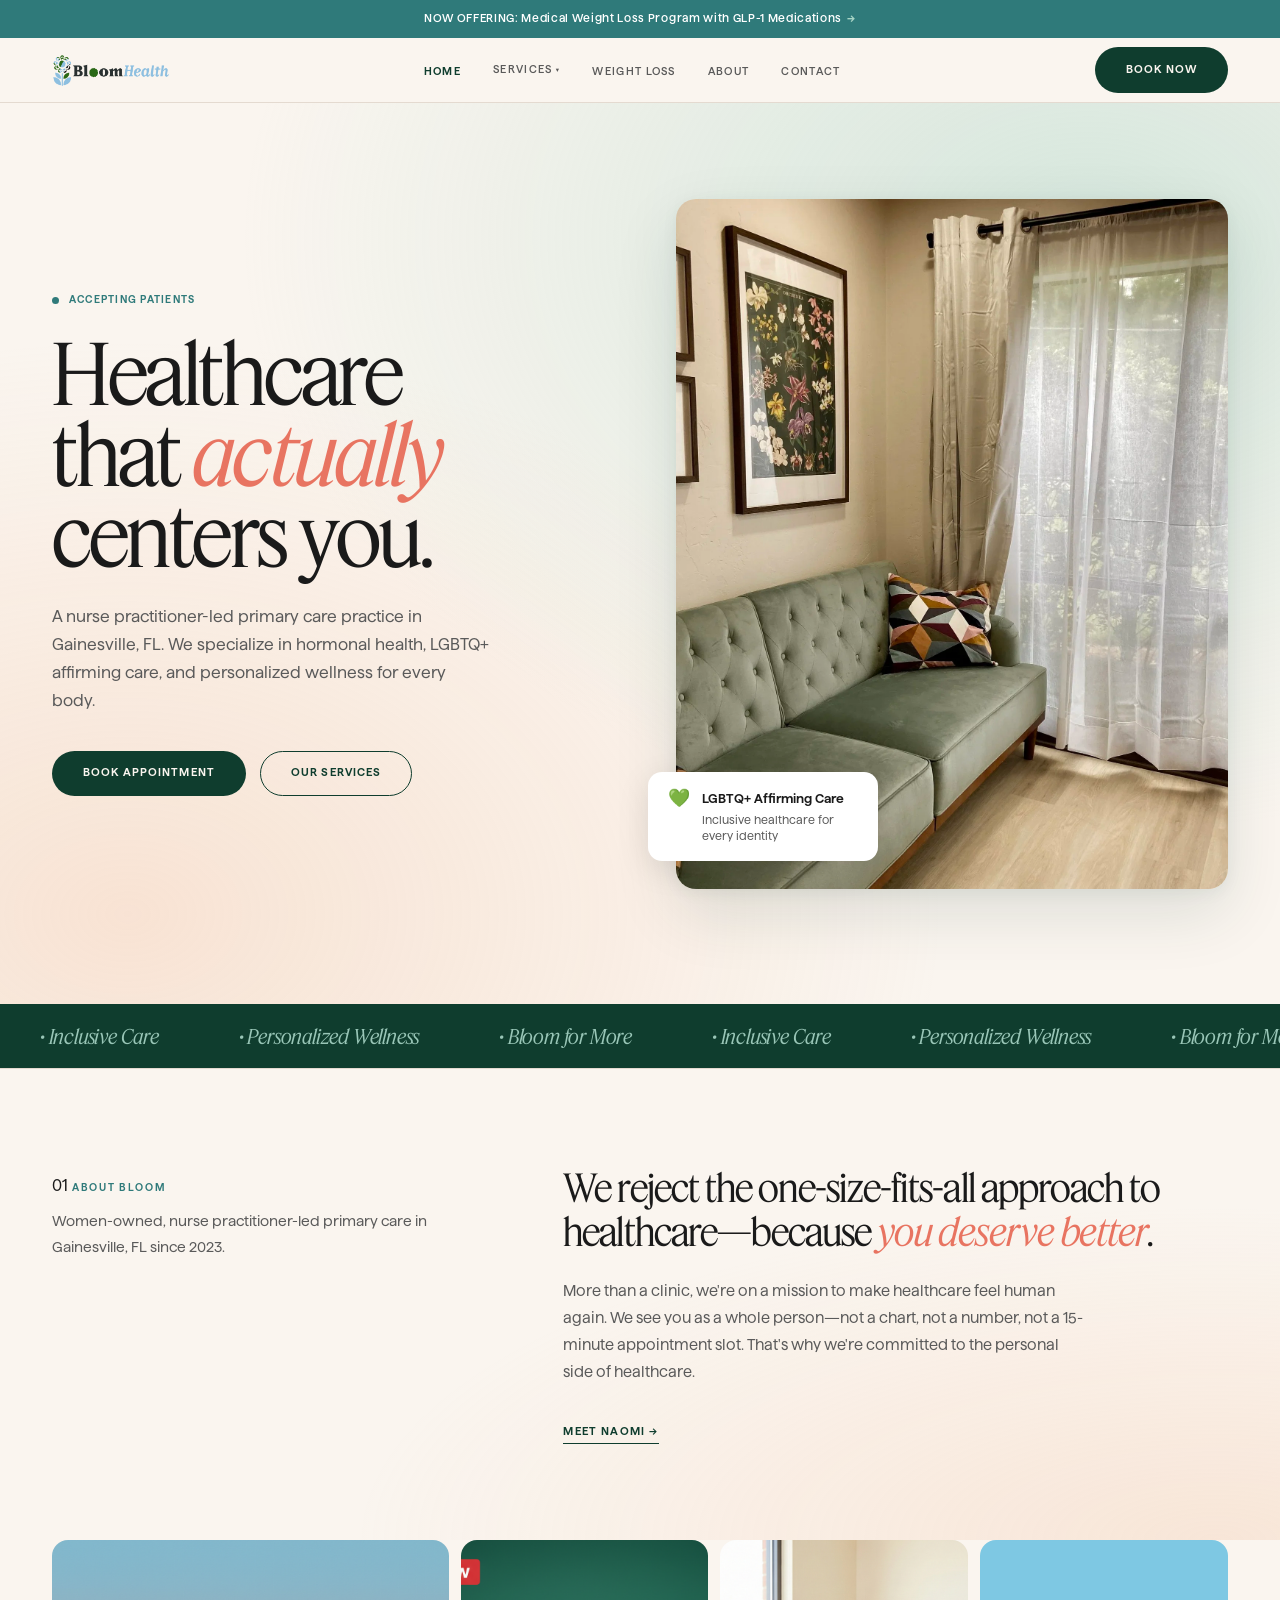
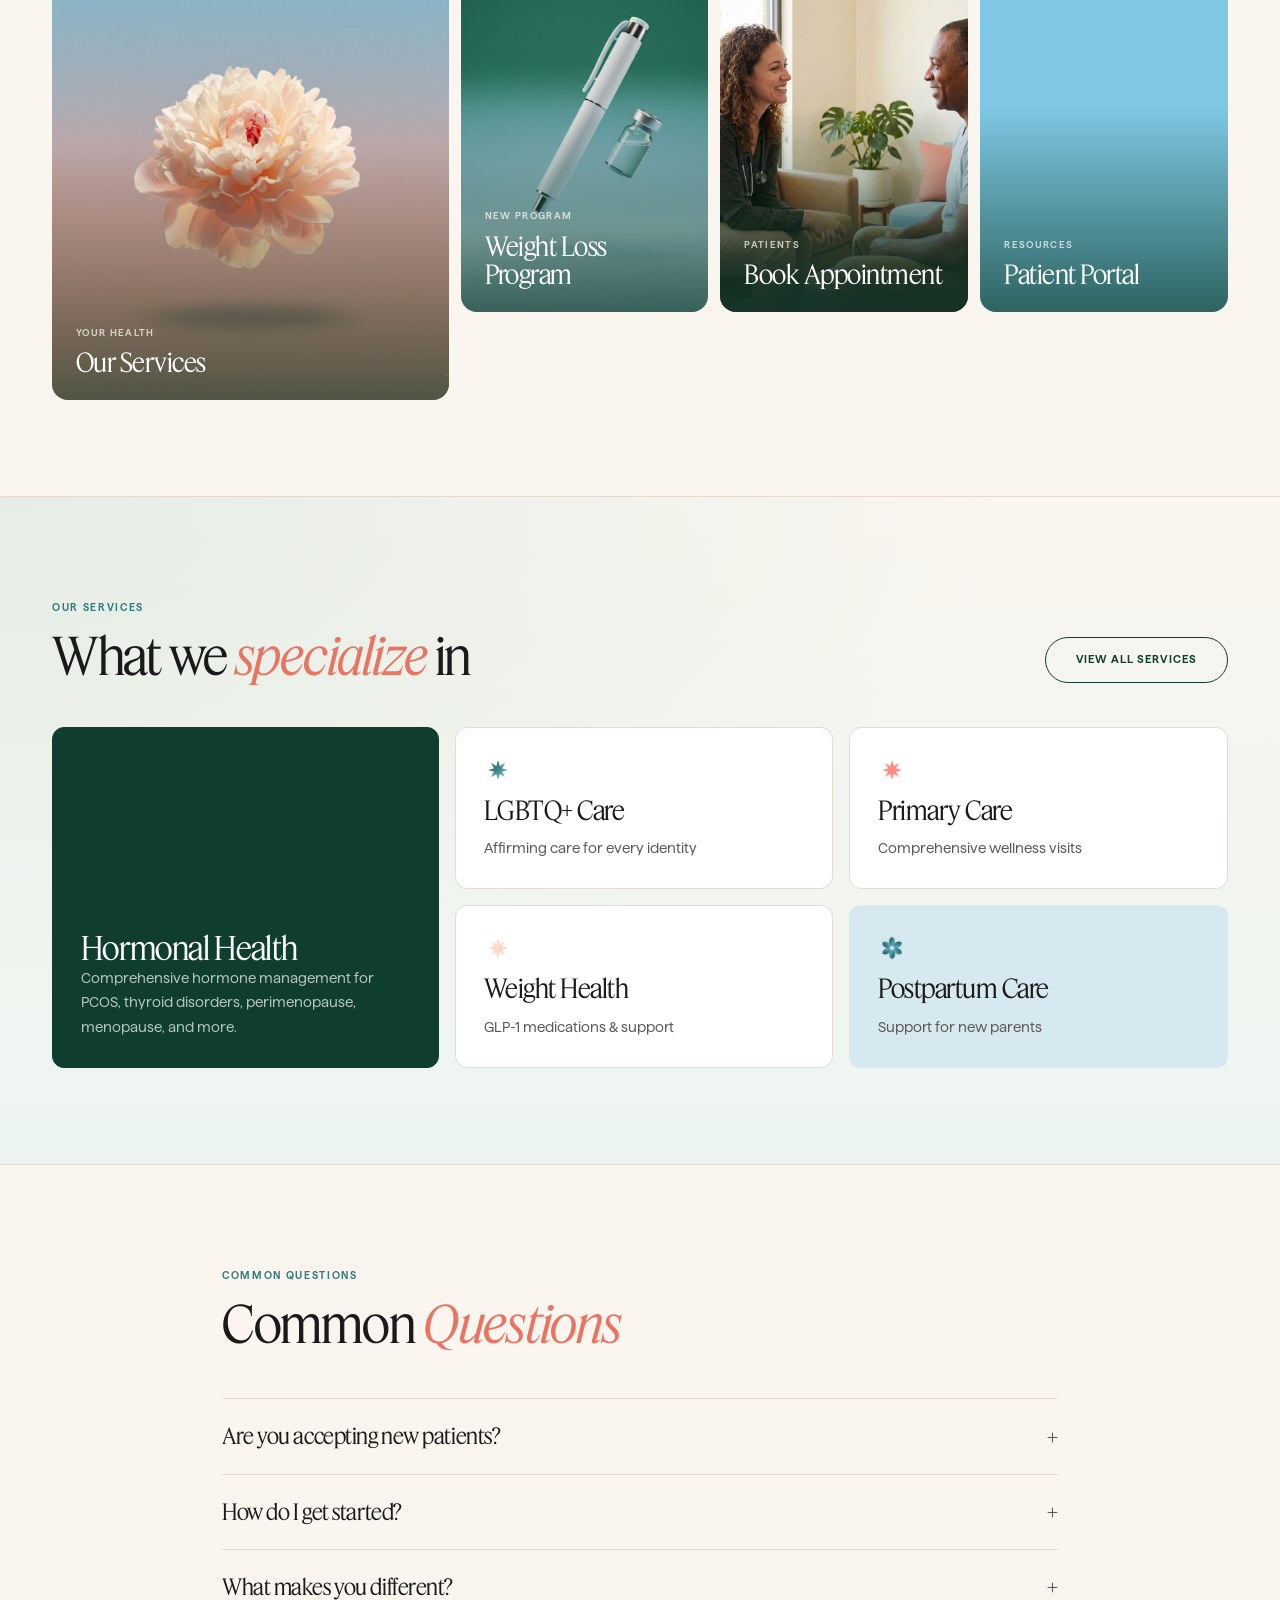
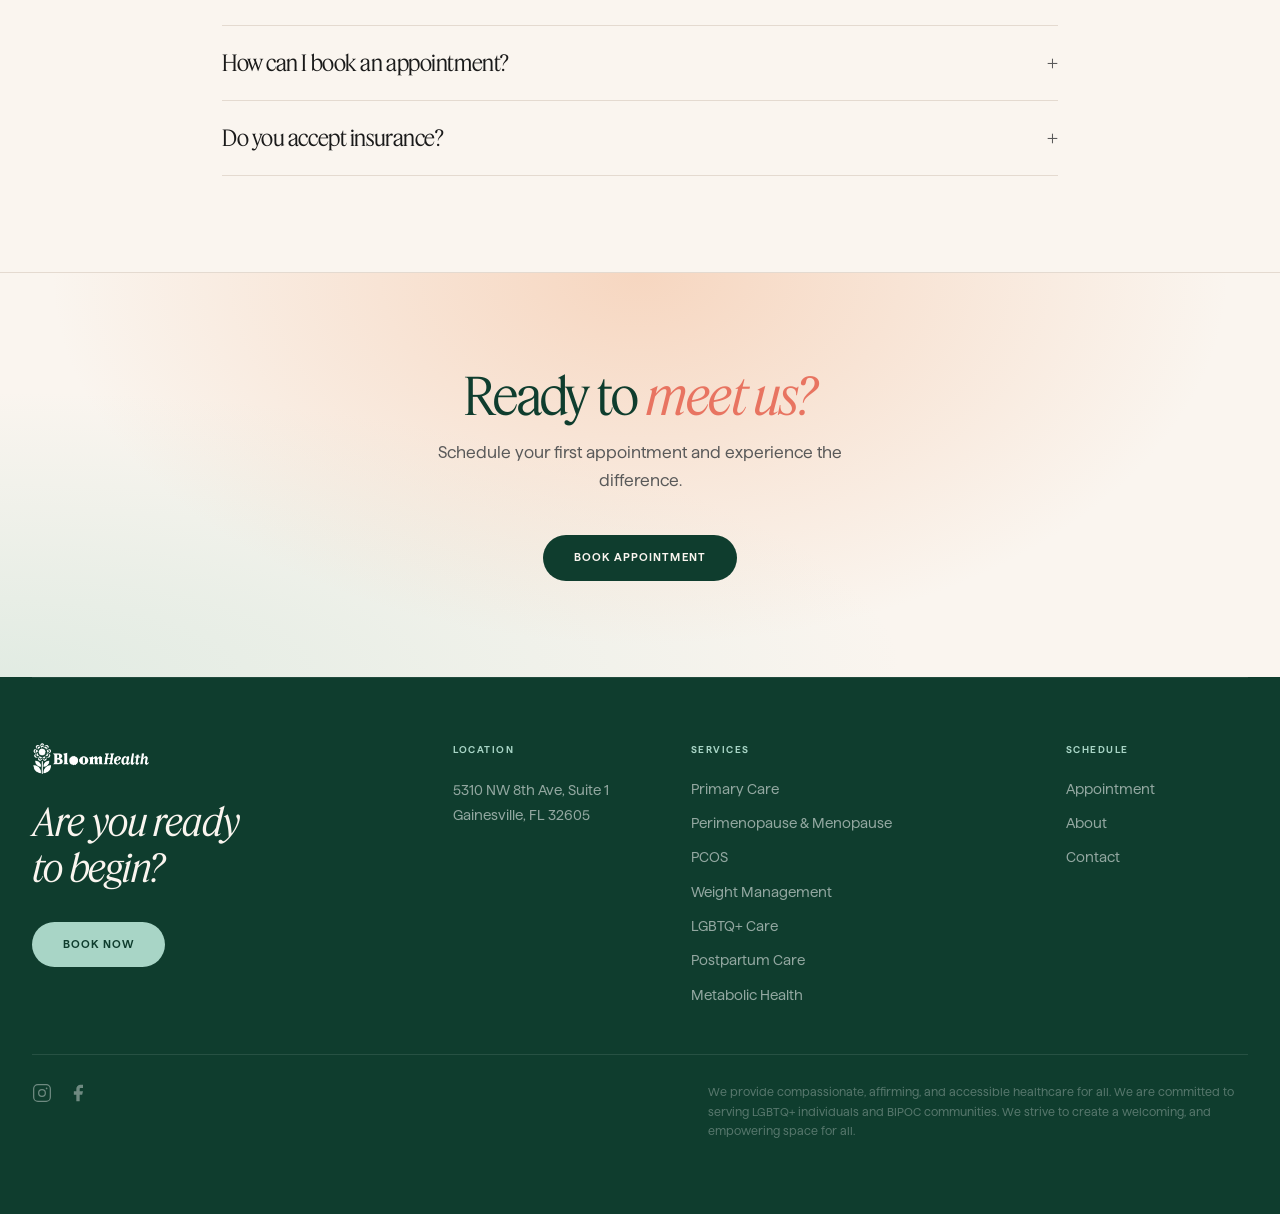
==== commit 91022be7: "fix: lighten v2 — soft gradients, cleaner hero, less visual weight Replaces dark heavy design with S" ====
--- a/v2/index.html
+++ b/v2/index.html
@@ -10,7 +10,7 @@
   <meta property="og:type" content="website">
   <link rel="stylesheet" href="css/styles-v2.css">
 </head>
-<body>
+<body class="v2">
 
 <!-- TOP BANNER -->
 <div class="top-banner">
@@ -22,7 +22,7 @@
 <nav class="site-nav">
   <div class="nav-inner">
     <a href="index.html" class="logo">
-      <img src="../assets/Bloom-logo_white.png" class="site-logo" alt="Bloom Health">
+      <img src="../assets/Bloom-logo-light.png" class="site-logo" alt="Bloom Health">
     </a>
     <ul class="nav-links">
       <li><a href="index.html" class="active">Home</a></li>
@@ -44,7 +44,7 @@
       <li><a href="../contact.html">Contact</a></li>
     </ul>
     <div class="nav-right">
-      <a href="#" class="btn btn-mint">Book Now</a>
+      <a href="#" class="btn btn-dark">Book Now</a>
       <button class="hamburger" aria-label="Open menu" aria-expanded="false">
         <span></span><span></span><span></span>
       </button>
@@ -86,14 +86,11 @@
         centers you.
       </h1>
 
-      <hr class="hero-rule">
-
-      <div class="hero-bottom">
-        <p class="hero-body">A nurse practitioner-led primary care practice in Gainesville, FL. We specialize in hormonal health, LGBTQ+ affirming care, and personalized wellness for every body.</p>
-        <div class="hero-actions">
-          <a href="#" class="btn btn-cream">Book Appointment</a>
-          <a href="../services.html" class="btn btn-outline-cream">Our Services</a>
-        </div>
+      <p class="hero-body">A nurse practitioner-led primary care practice in Gainesville, FL. We specialize in hormonal health, LGBTQ+ affirming care, and personalized wellness for every body.</p>
+
+      <div class="hero-actions">
+        <a href="#" class="btn btn-dark">Book Appointment</a>
+        <a href="../services.html" class="btn btn-outline">Our Services</a>
       </div>
     </div>
 
@@ -285,11 +282,11 @@
 <!-- ══════════════════════════════════════════
      CTA
      ══════════════════════════════════════════ -->
-<section class="cta-section cta-dark-forest">
+<section class="cta-section cta-warm-gradient">
   <div class="container">
     <h2>Ready to <em>meet us?</em></h2>
     <p>Schedule your first appointment and experience the difference.</p>
-    <a href="#" class="btn btn-mint">Book Appointment</a>
+    <a href="#" class="btn btn-dark">Book Appointment</a>
   </div>
 </section>
 
@@ -299,7 +296,7 @@
     <div class="footer-top">
       <div class="footer-brand">
         <a href="index.html" class="logo">
-          <img src="../assets/Bloom-logo_white.png" class="site-logo" alt="Bloom Health">
+          <img src="../assets/Bloom-logo-light.png" class="site-logo" alt="Bloom Health" style="filter: brightness(0) invert(1);">
         </a>
         <p class="footer-tagline">Are you ready<br>to begin?</p>
         <a href="#" class="btn btn-mint">Book Now</a>
--- a/v2/css/styles-v2.css
+++ b/v2/css/styles-v2.css
@@ -1,6 +1,6 @@
 /* ============================================================
    BLOOM HEALTH V2 — Editorial Design System
-   Inspired by Strive Pharmacy. Custom typography throughout.
+   Light, airy, soft gradients. Feature Display + Haffer XH.
    ============================================================ */
 
 /* ============================================================
@@ -92,7 +92,6 @@
    VARIABLES
    ============================================================ */
 :root {
-  /* Brand colors — unchanged */
   --forest:         #0F3D2E;
   --teal:           #2F7A7A;
   --mint:           #A8D5C6;
@@ -101,24 +100,21 @@
   --sky:            #D6E8F0;
   --sky-vivid:      #7EC8E3;
   --cream:          #FAF5EF;
-  --text:           #1F1F1F;
+  --text:           #1A1A1A;
   --text-secondary: #5A5A5A;
-  --border:         #E0D6CA;
-
-  /* Type */
-  --display:  'Feature Display', Georgia, serif;
-  --xbold:    'Feature Display XBold', 'Feature Display', Georgia, serif;
-  --sans:     'Haffer XH', system-ui, sans-serif;
-
-  /* Layout */
+  --border:         #E4DAD0;
+
+  --display: 'Feature Display', Georgia, serif;
+  --xbold:   'Feature Display XBold', 'Feature Display', Georgia, serif;
+  --sans:    'Haffer XH', system-ui, sans-serif;
+
   --max-w:      1240px;
   --px:         2rem;
-  --section-py: 6.5rem;
-
-  /* Radius */
+  --section-py: 6rem;
+
   --r-pill: 999px;
-  --r-card: 10px;
-  --r-sm:   5px;
+  --r-card: 12px;
+  --r-sm:   6px;
 }
 
 /* ============================================================
@@ -146,23 +142,24 @@
 h1, h2, h3, h4 {
   font-family: var(--display);
   font-weight: 400;
-  line-height: 1.02;
+  line-height: 1.05;
   letter-spacing: -0.025em;
   color: var(--text);
 }
-h1 { font-size: clamp(3.25rem, 7vw, 7rem); }
-h2 { font-size: clamp(2.25rem, 4.5vw, 4.5rem); }
-h3 { font-size: clamp(1.5rem, 2.5vw, 2.25rem); }
-h4 { font-size: clamp(1rem, 1.5vw, 1.25rem); font-weight: 500; letter-spacing: -0.01em; }
-p  { line-height: 1.7; color: var(--text-secondary); }
-em { font-style: italic; }
-strong { font-weight: 600; color: var(--text); }
-
-/* Feature Display italic for in-heading emphasis */
+h1 { font-size: clamp(3rem, 6.5vw, 6.5rem); }
+h2 { font-size: clamp(2rem, 4vw, 4rem); }
+h3 { font-size: clamp(1.375rem, 2.2vw, 2rem); }
+h4 { font-size: 1.125rem; font-weight: 500; letter-spacing: -0.01em; }
+
+/* Coral italic emphasis in headings — the key typographic move */
 h1 em, h2 em, h3 em {
   font-style: italic;
   color: var(--coral);
 }
+
+p  { line-height: 1.75; color: var(--text-secondary); }
+em { font-style: italic; }
+strong { font-weight: 600; color: var(--text); }
 
 /* ============================================================
    LAYOUT UTILITIES
@@ -175,7 +172,6 @@
 .section { padding: var(--section-py) 0; }
 .text-center { text-align: center; }
 
-/* Section label — Haffer XH, small, tracked caps */
 .section-label {
   display: inline-block;
   font-family: var(--sans);
@@ -189,25 +185,9 @@
 .section-label.on-dark { color: var(--mint); }
 .section-label-block { display: block; }
 
-/* Section index numbers — decorative ghost background number */
-.section-index {
-  font-family: var(--display);
-  font-weight: 300;
-  font-size: clamp(5rem, 10vw, 10rem);
-  line-height: 1;
-  letter-spacing: -0.04em;
-  color: var(--forest);
-  opacity: 0.06;
-  display: block;
-  user-select: none;
-  pointer-events: none;
-}
-
-/* Structural rule */
 .rule { border: none; border-top: 1px solid var(--border); }
 .rule-dark { border-color: rgba(255,255,255,0.12); }
 
-/* Spacing helpers */
 .mt-1 { margin-top: 0.5rem; }
 .mt-2 { margin-top: 1rem; }
 .mt-3 { margin-top: 1.5rem; }
@@ -238,13 +218,8 @@
 .pill-sky    { background: var(--sky);    color: var(--text); }
 .pill-forest { background: var(--forest); color: white; }
 .pill-teal   { background: var(--teal);   color: white; }
-.pill-outline-cream {
-  background: transparent;
-  border: 1px solid rgba(255,255,255,0.3);
-  color: rgba(255,255,255,0.85);
-}
-
-/* Accepting-patients indicator pill */
+
+/* Pulsing status indicator */
 .pill-accepting {
   display: inline-flex;
   align-items: center;
@@ -254,19 +229,19 @@
   letter-spacing: 0.12em;
   font-weight: 600;
   text-transform: uppercase;
-  color: var(--mint);
+  color: var(--teal);
 }
 .accepting-dot {
   width: 7px; height: 7px;
   border-radius: 50%;
-  background: var(--mint);
+  background: var(--teal);
   display: inline-block;
   flex-shrink: 0;
   animation: pulse-dot 2.4s ease-in-out infinite;
 }
 @keyframes pulse-dot {
   0%, 100% { opacity: 1; transform: scale(1); }
-  50% { opacity: 0.5; transform: scale(0.75); }
+  50%       { opacity: 0.4; transform: scale(0.7); }
 }
 
 /* ============================================================
@@ -280,7 +255,7 @@
   padding: 0.8rem 1.875rem;
   border-radius: var(--r-pill);
   font-family: var(--sans);
-  font-size: 0.72rem;
+  font-size: 0.7rem;
   font-weight: 600;
   letter-spacing: 0.1em;
   text-transform: uppercase;
@@ -289,15 +264,16 @@
   transition: opacity 0.2s, transform 0.15s;
   white-space: nowrap;
 }
-.btn:hover { opacity: 0.82; transform: translateY(-1px); }
-
-.btn-dark         { background: var(--forest); color: var(--cream); }
-.btn-cream        { background: var(--cream);  color: var(--forest); }
-.btn-mint         { background: var(--mint);   color: var(--forest); }
-.btn-coral        { background: var(--coral);  color: white; }
-.btn-outline      { background: transparent;   color: var(--forest); border-color: var(--forest); }
-.btn-outline-cream{ background: transparent;   color: var(--cream);  border-color: rgba(255,255,255,0.45); }
-.btn-outline-white{ background: transparent;   color: white;         border-color: white; }
+.btn:hover { opacity: 0.8; transform: translateY(-1px); }
+
+.btn-dark          { background: var(--forest); color: var(--cream); }
+.btn-cream         { background: var(--cream);  color: var(--forest); }
+.btn-mint          { background: var(--mint);   color: var(--forest); }
+.btn-coral         { background: var(--coral);  color: white; }
+.btn-outline       { background: transparent;   color: var(--forest); border-color: var(--forest); }
+.btn-outline-cream { background: transparent;   color: var(--cream);  border-color: rgba(255,255,255,0.45); }
+.btn-outline-white { background: transparent;   color: white;         border-color: white; }
+.btn-white         { background: white;         color: var(--text);   border-color: var(--border); }
 
 /* ============================================================
    TOP BANNER
@@ -310,8 +286,7 @@
   font-family: var(--sans);
   font-size: 0.7rem;
   font-weight: 500;
-  letter-spacing: 0.08em;
-  text-transform: uppercase;
+  letter-spacing: 0.06em;
 }
 .top-banner a { color: var(--mint); font-weight: 700; }
 
@@ -322,8 +297,9 @@
   position: sticky;
   top: 0;
   z-index: 100;
-  background: var(--forest);
-  border-bottom: 1px solid rgba(255,255,255,0.08);
+  background: rgba(250,245,239,0.96);
+  backdrop-filter: blur(12px);
+  border-bottom: 1px solid var(--border);
 }
 .nav-inner {
   max-width: var(--max-w);
@@ -353,13 +329,13 @@
   font-family: var(--sans);
   font-size: 0.68rem;
   font-weight: 500;
-  letter-spacing: 0.14em;
+  letter-spacing: 0.12em;
   text-transform: uppercase;
-  color: rgba(255,255,255,0.7);
+  color: var(--text-secondary);
   transition: color 0.2s;
 }
-.nav-links a:hover { color: white; }
-.nav-links a.active { color: var(--mint); }
+.nav-links a:hover  { color: var(--forest); }
+.nav-links a.active { color: var(--forest); font-weight: 600; }
 
 /* Dropdown */
 .has-dropdown { position: relative; }
@@ -378,31 +354,31 @@
   top: calc(100% + 0.75rem);
   left: 50%;
   transform: translateX(-50%);
-  background: var(--forest);
-  border: 1px solid rgba(255,255,255,0.12);
+  background: white;
+  border: 1px solid var(--border);
   border-radius: var(--r-card);
   padding: 0.5rem 0;
   min-width: 220px;
-  box-shadow: 0 12px 32px rgba(0,0,0,0.3);
+  box-shadow: 0 8px 32px rgba(0,0,0,0.08);
   z-index: 200;
 }
 .has-dropdown:hover .nav-dropdown { display: block; }
 .nav-dropdown li:first-child a {
   font-weight: 600;
-  border-bottom: 1px solid rgba(255,255,255,0.1);
+  border-bottom: 1px solid var(--border);
   margin-bottom: 0.25rem;
   padding-bottom: 0.6rem;
 }
 .nav-dropdown a {
   display: block;
   padding: 0.45rem 1.25rem;
-  font-size: 0.75rem;
+  font-size: 0.78rem;
   text-transform: none;
-  letter-spacing: 0.02em;
+  letter-spacing: 0.01em;
   white-space: nowrap;
-  color: rgba(255,255,255,0.72);
-}
-.nav-dropdown a:hover { color: white; background: rgba(255,255,255,0.06); }
+  color: var(--text);
+}
+.nav-dropdown a:hover { background: var(--cream); color: var(--forest); }
 
 .nav-right {
   display: flex;
@@ -421,7 +397,7 @@
 .hamburger span {
   display: block;
   width: 22px; height: 1.5px;
-  background: rgba(255,255,255,0.8);
+  background: var(--text);
   border-radius: 2px;
   transition: 0.3s;
 }
@@ -431,12 +407,12 @@
   display: none;
   position: fixed;
   inset: 0;
-  background: var(--forest);
+  background: var(--cream);
   z-index: 200;
   flex-direction: column;
   align-items: center;
   justify-content: center;
-  gap: 1.75rem;
+  gap: 1.5rem;
 }
 .nav-overlay.open { display: flex; }
 .nav-overlay a {
@@ -444,16 +420,16 @@
   font-size: clamp(1.75rem, 6vw, 2.5rem);
   font-weight: 400;
   letter-spacing: -0.02em;
-  color: var(--cream);
-}
-.nav-overlay a:hover { color: var(--mint); }
+  color: var(--text);
+}
+.nav-overlay a:hover { color: var(--teal); }
 .nav-overlay .overlay-sub {
   font-family: var(--sans);
   font-size: 0.85rem;
   font-weight: 400;
   letter-spacing: 0.06em;
   text-transform: uppercase;
-  opacity: 0.65;
+  opacity: 0.55;
 }
 .nav-overlay .btn { font-family: var(--sans); }
 .nav-overlay .close-btn {
@@ -462,10 +438,9 @@
   background: none; border: none;
   font-size: 1.375rem;
   cursor: pointer;
-  color: rgba(255,255,255,0.6);
+  color: var(--text-secondary);
   padding: 0.5rem;
   line-height: 1;
-  font-family: var(--sans);
 }
 
 /* ============================================================
@@ -473,25 +448,23 @@
    ============================================================ */
 .marquee-strip {
   overflow: hidden;
-  background: var(--cream);
-  border-top: 1px solid var(--border);
-  border-bottom: 1px solid var(--border);
+  background: var(--forest);
   padding: 1rem 0;
 }
 .marquee-track {
   display: inline-flex;
-  animation: marquee 24s linear infinite;
+  animation: marquee 28s linear infinite;
 }
 .marquee-track span {
   font-family: var(--display);
-  font-size: clamp(1rem, 2.5vw, 1.5rem);
+  font-size: clamp(0.875rem, 2vw, 1.25rem);
   font-style: italic;
   font-weight: 400;
   letter-spacing: -0.01em;
-  color: var(--forest);
+  color: var(--mint);
   padding: 0 2.5rem;
   white-space: nowrap;
-  opacity: 0.85;
+  opacity: 0.9;
 }
 @keyframes marquee {
   0%   { transform: translateX(0); }
@@ -503,10 +476,10 @@
    ============================================================ */
 .site-footer {
   background: var(--forest);
-  padding: 0 var(--px) 0;
+  padding: 0 var(--px);
 }
 .footer-card {
-  border-top: 1px solid rgba(255,255,255,0.1);
+  border-top: 1px solid rgba(255,255,255,0.08);
   padding: 4rem 0 2rem;
   max-width: var(--max-w);
   margin: 0 auto;
@@ -541,12 +514,12 @@
 .footer-col-links a {
   font-family: var(--sans);
   font-size: 0.875rem;
-  color: rgba(255,255,255,0.6);
+  color: rgba(255,255,255,0.55);
   transition: color 0.2s;
 }
 .footer-col-links a:hover { color: white; }
 .footer-col-links address {
-  color: rgba(255,255,255,0.6);
+  color: rgba(255,255,255,0.55);
   font-size: 0.875rem;
   line-height: 1.8;
 }
@@ -561,127 +534,104 @@
   justify-content: space-between;
   gap: 2rem;
   flex-wrap: wrap;
-  padding-bottom: 2rem;
+  padding-bottom: 2.5rem;
 }
 .footer-social { display: flex; gap: 1rem; align-items: center; }
-.footer-social a { color: rgba(255,255,255,0.5); transition: color 0.2s; }
+.footer-social a { color: rgba(255,255,255,0.4); transition: color 0.2s; }
 .footer-social a:hover { color: white; }
 .footer-fine-print {
   font-family: var(--sans);
   font-size: 0.72rem;
-  color: rgba(255,255,255,0.35);
+  color: rgba(255,255,255,0.3);
   max-width: 540px;
-  line-height: 1.65;
+  line-height: 1.7;
 }
 
 /* ============================================================
    HOME — HERO
    ============================================================ */
 .home-hero {
-  background: var(--forest);
+  /* Soft multi-stop radial gradient: cool mint corner → warm peach → cream */
+  background:
+    radial-gradient(ellipse at 85% 15%, rgba(168,213,198,0.45) 0%, transparent 55%),
+    radial-gradient(ellipse at 10% 90%, rgba(244,194,161,0.35) 0%, transparent 50%),
+    var(--cream);
   padding: var(--section-py) 0;
-  overflow: hidden;
-  position: relative;
-}
-
-/* Subtle texture: large faded text watermark */
-.home-hero::before {
-  content: 'Bloom';
-  position: absolute;
-  font-family: var(--display);
-  font-weight: 700;
-  font-size: clamp(10rem, 20vw, 22rem);
-  letter-spacing: -0.04em;
-  color: white;
-  opacity: 0.025;
-  top: 50%;
-  right: -2rem;
-  transform: translateY(-50%);
-  line-height: 1;
-  pointer-events: none;
-  user-select: none;
-}
-
+  padding-bottom: calc(var(--section-py) * 1.2);
+}
 .home-hero-inner {
   max-width: var(--max-w);
   margin: 0 auto;
   padding: 0 var(--px);
   display: grid;
   grid-template-columns: 1fr 1fr;
-  gap: 5rem;
-  align-items: center;
-}
-
-.hero-text { display: flex; flex-direction: column; }
-
+  gap: 4.5rem;
+  align-items: center;
+}
+
+/* Left: text stack */
+.hero-text {
+  display: flex;
+  flex-direction: column;
+  gap: 0;
+}
 .hero-eyebrow {
   display: flex;
   align-items: center;
   gap: 0.625rem;
-  margin-bottom: 2rem;
-}
-
+  margin-bottom: 1.5rem;
+}
 .hero-headline {
   font-family: var(--display);
-  font-weight: 700;
-  font-size: clamp(3.5rem, 7.5vw, 7.5rem);
-  line-height: 0.93;
-  letter-spacing: -0.035em;
-  color: var(--cream);
-  margin: 0;
+  font-weight: 400;
+  font-size: clamp(3rem, 6.5vw, 6.5rem);
+  line-height: 0.97;
+  letter-spacing: -0.03em;
+  color: var(--text);
+  margin-bottom: 1.75rem;
 }
 .hero-headline em {
   font-style: italic;
   color: var(--coral);
 }
-
-.hero-rule {
-  border: none;
-  border-top: 1px solid rgba(255,255,255,0.15);
-  margin: 2.5rem 0;
-}
-
-.hero-bottom {
-  display: grid;
-  grid-template-columns: 1fr 1fr;
-  gap: 2.5rem;
-  align-items: end;
-}
 .hero-body {
   font-family: var(--sans);
-  font-size: 0.9375rem;
-  color: rgba(255,255,255,0.6);
+  font-size: 1rem;
+  color: var(--text-secondary);
   line-height: 1.75;
+  max-width: 440px;
+  margin-bottom: 2.25rem;
 }
 .hero-actions {
   display: flex;
-  flex-direction: column;
-  gap: 0.75rem;
-  align-items: flex-start;
-}
-
-/* Hero image column */
+  gap: 0.875rem;
+  flex-wrap: wrap;
+  align-items: center;
+}
+
+/* Right: image */
 .hero-visual { position: relative; }
 .hero-image {
   width: 100%;
-  border-radius: 14px;
+  border-radius: 20px;
   object-fit: cover;
   aspect-ratio: 4/5;
   display: block;
+  /* Soft shadow matching the gradient palette */
+  box-shadow: 0 24px 64px rgba(15,61,46,0.12), 0 4px 16px rgba(15,61,46,0.06);
 }
 .hero-float-card {
   position: absolute;
-  bottom: 1.5rem;
-  left: -1.5rem;
-  background: rgba(250,245,239,0.97);
-  backdrop-filter: blur(8px);
-  border-radius: 10px;
+  bottom: 1.75rem;
+  left: -1.75rem;
+  background: white;
+  border-radius: 14px;
   padding: 1rem 1.25rem;
   display: flex;
   gap: 0.75rem;
   align-items: flex-start;
-  max-width: 220px;
-  box-shadow: 0 8px 32px rgba(0,0,0,0.25);
+  max-width: 230px;
+  box-shadow: 0 8px 32px rgba(0,0,0,0.1);
 }
 .float-icon { font-size: 1.125rem; flex-shrink: 0; line-height: 1; margin-top: 0.1rem; }
 .float-card-text strong {
@@ -696,16 +646,19 @@
   font-family: var(--sans);
   font-size: 0.72rem;
   color: var(--text-secondary);
-  line-height: 1.4;
+  line-height: 1.45;
 }
 
 /* ============================================================
    HOME — ABOUT TEASER
    ============================================================ */
 .home-about {
-  background: var(--cream);
+  /* Warm gradient: cream to subtle peach edge */
+  background:
+    radial-gradient(ellipse at 95% 100%, rgba(244,194,161,0.3) 0%, transparent 50%),
+    var(--cream);
   padding: var(--section-py) 0;
-  border-bottom: 1px solid var(--border);
+  border-top: 1px solid var(--border);
 }
 .about-inner {
   max-width: var(--max-w);
@@ -713,40 +666,26 @@
   padding: 0 var(--px);
   display: grid;
   grid-template-columns: 5fr 8fr;
-  gap: 5rem;
+  gap: 6rem;
   align-items: start;
 }
-
-.about-left { position: relative; }
-.about-left-index {
-  font-family: var(--display);
-  font-weight: 300;
-  font-size: clamp(6rem, 12vw, 11rem);
-  letter-spacing: -0.05em;
-  line-height: 0.85;
-  color: var(--forest);
-  opacity: 0.07;
-  display: block;
-  user-select: none;
-  margin-bottom: -3rem;
+.about-left {
+  padding-top: 0.5rem;
 }
 .about-left-text {
   font-family: var(--sans);
-  font-size: 0.875rem;
+  font-size: 0.9rem;
   color: var(--text-secondary);
   line-height: 1.8;
-  font-weight: 400;
-}
-
-.about-right {}
+}
 .about-pull-quote {
   font-family: var(--display);
   font-weight: 400;
-  font-size: clamp(1.75rem, 3.5vw, 3.25rem);
+  font-size: clamp(1.625rem, 3vw, 3rem);
   line-height: 1.15;
   letter-spacing: -0.025em;
   color: var(--text);
-  margin-bottom: 1.75rem;
+  margin-bottom: 1.5rem;
 }
 .about-pull-quote em {
   font-style: italic;
@@ -770,7 +709,7 @@
   letter-spacing: 0.12em;
   text-transform: uppercase;
   color: var(--forest);
-  border-bottom: 1.5px solid var(--forest);
+  border-bottom: 1.5px solid currentColor;
   padding-bottom: 2px;
   transition: opacity 0.2s;
 }
@@ -789,11 +728,11 @@
   padding: 0 var(--px);
   display: grid;
   grid-template-columns: 1.6fr 1fr 1fr 1fr;
-  gap: 0.875rem;
+  gap: 0.75rem;
 }
 .feature-card {
   position: relative;
-  border-radius: 12px;
+  border-radius: 16px;
   overflow: hidden;
   aspect-ratio: 2/3;
   display: flex;
@@ -803,7 +742,7 @@
   transition: transform 0.3s ease;
 }
 .feature-card:hover { transform: translateY(-3px); }
-.feature-card.fc-1 { aspect-ratio: auto; min-height: 440px; }
+.feature-card.fc-1 { aspect-ratio: auto; min-height: 460px; }
 
 .fc-bg {
   position: absolute;
@@ -816,7 +755,7 @@
 .fc-overlay {
   position: absolute;
   inset: 0;
-  background: linear-gradient(to top, rgba(15,61,46,0.8) 0%, rgba(0,0,0,0) 60%);
+  background: linear-gradient(to top, rgba(15,61,46,0.72) 0%, rgba(0,0,0,0) 55%);
 }
 .fc-content {
   position: relative;
@@ -830,31 +769,99 @@
   letter-spacing: 0.14em;
   text-transform: uppercase;
   font-weight: 600;
-  color: rgba(255,255,255,0.75);
+  color: rgba(255,255,255,0.7);
   margin-bottom: 0.5rem;
 }
 .fc-title {
   font-family: var(--display);
   font-weight: 400;
-  font-size: clamp(1.25rem, 2.5vw, 1.75rem);
+  font-size: clamp(1.125rem, 2vw, 1.625rem);
   letter-spacing: -0.02em;
   color: white;
   line-height: 1.1;
 }
-.feature-card.fc-1 .fc-bg { background-color: #1A5240; }
-.feature-card.fc-2 .fc-bg { background-color: var(--teal); }
-.feature-card.fc-3 .fc-bg { background-color: #7E9E96; }
+.feature-card.fc-1 .fc-bg { background-color: var(--teal); }
+.feature-card.fc-2 .fc-bg { background-color: #5a9a90; }
+.feature-card.fc-3 .fc-bg { background-color: #8ab4ac; }
 .feature-card.fc-4 .fc-bg { background-color: var(--sky-vivid); }
 
 /* ============================================================
    HOME — SERVICES
    ============================================================ */
 .home-services {
+  /* Soft cool gradient: mint tint at top-left */
+  background:
+    radial-gradient(ellipse at 0% 0%, rgba(168,213,198,0.25) 0%, transparent 55%),
+    linear-gradient(180deg, var(--cream) 0%, #edf5f1 100%);
+  padding: var(--section-py) 0;
+  border-top: 1px solid var(--border);
+}
+.services-header {
+  display: flex;
+  align-items: flex-end;
+  justify-content: space-between;
+  margin-bottom: 2.75rem;
+  gap: 2rem;
+  flex-wrap: wrap;
+}
+.services-header h2 { margin: 0; }
+
+.services-grid-home {
+  display: grid;
+  grid-template-columns: 1fr 2fr;
+  gap: 1rem;
+}
+.services-right-grid {
+  display: grid;
+  grid-template-columns: 1fr 1fr;
+  gap: 1rem;
+}
+.svc-card {
+  background: white;
+  border-radius: var(--r-card);
+  border: 1px solid var(--border);
+  padding: 1.75rem;
+  display: flex;
+  flex-direction: column;
+  gap: 0.75rem;
+  text-decoration: none;
+  transition: box-shadow 0.25s, transform 0.25s;
+}
+.svc-card:hover { box-shadow: 0 6px 28px rgba(0,0,0,0.07); transform: translateY(-2px); }
+.svc-card-icon { width: 28px; height: 28px; }
+.svc-card h3 {
+  font-family: var(--display);
+  font-size: clamp(1.125rem, 2vw, 1.625rem);
+  font-weight: 400;
+  letter-spacing: -0.02em;
+  color: var(--text);
+  line-height: 1.1;
+}
+.svc-card p {
+  font-family: var(--sans);
+  font-size: 0.875rem;
+  color: var(--text-secondary);
+  flex: 1;
+}
+.svc-card.dark {
+  background: var(--forest);
+  border-color: var(--forest);
+  justify-content: flex-end;
+  min-height: 340px;
+}
+.svc-card.dark h3 { color: white; font-size: clamp(1.375rem, 2.5vw, 2.25rem); }
+.svc-card.dark p  { color: rgba(255,255,255,0.7); }
+.svc-card.sky-bg  { background: var(--sky); border-color: transparent; }
+
+/* ============================================================
+   HOME — FAQ
+   ============================================================ */
+.home-faq {
   background: var(--cream);
   padding: var(--section-py) 0;
   border-top: 1px solid var(--border);
 }
-.services-header {
+.faq-header {
   display: flex;
   align-items: flex-end;
   justify-content: space-between;
@@ -862,74 +869,7 @@
   gap: 2rem;
   flex-wrap: wrap;
 }
-.services-header h2 { margin: 0; line-height: 1; }
-
-.services-grid-home {
-  display: grid;
-  grid-template-columns: 1fr 2fr;
-  gap: 1rem;
-}
-.services-right-grid {
-  display: grid;
-  grid-template-columns: 1fr 1fr;
-  gap: 1rem;
-}
-
-.svc-card {
-  background: white;
-  border-radius: var(--r-card);
-  border: 1px solid var(--border);
-  padding: 1.75rem;
-  display: flex;
-  flex-direction: column;
-  gap: 0.75rem;
-  text-decoration: none;
-  transition: box-shadow 0.25s, transform 0.25s;
-}
-.svc-card:hover { box-shadow: 0 6px 28px rgba(0,0,0,0.07); transform: translateY(-2px); }
-.svc-card-icon { width: 28px; height: 28px; }
-.svc-card h3 {
-  font-family: var(--display);
-  font-size: clamp(1.25rem, 2vw, 1.75rem);
-  font-weight: 400;
-  letter-spacing: -0.02em;
-  color: var(--text);
-  line-height: 1.1;
-}
-.svc-card p {
-  font-family: var(--sans);
-  font-size: 0.875rem;
-  color: var(--text-secondary);
-  flex: 1;
-  line-height: 1.6;
-}
-.svc-card.dark {
-  background: var(--forest);
-  border-color: var(--forest);
-  justify-content: flex-end;
-  min-height: 340px;
-}
-.svc-card.dark h3 { color: white; font-size: clamp(1.5rem, 2.5vw, 2.25rem); }
-.svc-card.dark p  { color: rgba(255,255,255,0.7); }
-.svc-card.sky-bg  { background: var(--sky); border-color: transparent; }
-
-/* ============================================================
-   HOME — FAQ
-   ============================================================ */
-.home-faq {
-  background: var(--cream);
-  padding: var(--section-py) 0;
-  border-top: 1px solid var(--border);
-}
-.faq-header {
-  display: flex;
-  align-items: flex-end;
-  justify-content: space-between;
-  margin-bottom: 3.5rem;
-  gap: 2rem;
-  flex-wrap: wrap;
-}
-.faq-header h2 { margin: 0; max-width: 480px; }
+.faq-header h2 { margin: 0; }
 
 .faq-list { border-top: 1px solid var(--border); }
 .faq-item { border-bottom: 1px solid var(--border); }
@@ -937,7 +877,7 @@
   display: flex;
   justify-content: space-between;
   align-items: center;
-  padding: 1.625rem 0;
+  padding: 1.5rem 0;
   cursor: pointer;
   font-family: var(--display);
   font-weight: 400;
@@ -950,10 +890,12 @@
   text-align: left;
   gap: 2rem;
   line-height: 1.2;
-}
+  transition: color 0.2s;
+}
+.faq-q:hover { color: var(--teal); }
 .faq-icon {
   font-family: var(--sans);
-  font-size: 1.375rem;
+  font-size: 1.25rem;
   color: var(--text-secondary);
   flex-shrink: 0;
   transition: transform 0.25s;
@@ -961,10 +903,10 @@
   font-weight: 300;
 }
 .faq-item.open .faq-icon { transform: rotate(45deg); }
+.faq-item.open .faq-q { color: var(--teal); }
 .faq-a {
   display: none;
-  padding: 0 0 1.625rem;
-  padding-right: 4rem;
+  padding: 0 4rem 1.5rem 0;
   font-family: var(--sans);
   font-size: 0.9375rem;
   color: var(--text-secondary);
@@ -980,21 +922,29 @@
   text-align: center;
 }
 .cta-section h2 { margin-bottom: 1rem; }
-.cta-section > .container > p { margin-bottom: 2.5rem; max-width: 480px; margin-left: auto; margin-right: auto; }
-
-.cta-dark-forest {
-  background: var(--forest);
-}
-.cta-dark-forest h2 {
-  color: var(--cream);
-  font-size: clamp(2.75rem, 6vw, 6rem);
-  letter-spacing: -0.03em;
-}
-.cta-dark-forest h2 em {
-  font-style: italic;
-  color: var(--coral);
-}
-.cta-dark-forest p { color: rgba(255,255,255,0.55); }
+.cta-section > .container > p {
+  margin-bottom: 2.5rem;
+  max-width: 440px;
+  margin-left: auto;
+  margin-right: auto;
+}
+
+/* Soft warm gradient CTA */
+.cta-warm-gradient {
+  background:
+    radial-gradient(ellipse at 50% 0%, rgba(244,194,161,0.6) 0%, transparent 65%),
+    radial-gradient(ellipse at 0% 100%, rgba(168,213,198,0.3) 0%, transparent 50%),
+    var(--cream);
+  border-top: 1px solid var(--border);
+}
+.cta-warm-gradient h2 { color: var(--forest); }
+.cta-warm-gradient p { color: var(--text-secondary); }
+
+/* Forest dark CTA variant */
+.cta-dark-forest { background: var(--forest); }
+.cta-dark-forest h2 { color: var(--cream); }
+.cta-dark-forest h2 em { color: var(--mint); }
+.cta-dark-forest p  { color: rgba(255,255,255,0.55); }
 
 .cta-peach-cream { background: linear-gradient(135deg, var(--peach) 0%, var(--cream) 65%); }
 .cta-teal-forest {
@@ -1004,8 +954,10 @@
 .cta-teal-forest p  { color: rgba(255,255,255,0.65); }
 
 /* ============================================================
-   SHARED: STAT CARDS
-   ============================================================ */
+   SHARED COMPONENTS
+   ============================================================ */
+
+/* Stat cards */
 .stat-cards-row {
   display: grid;
   grid-template-columns: repeat(3, 1fr);
@@ -1028,7 +980,7 @@
   color: var(--forest);
   display: block;
   line-height: 1;
-  letter-spacing: -0.03em;
+  letter-spacing: -0.04em;
 }
 .stat-unit {
   font-family: var(--sans);
@@ -1041,12 +993,10 @@
   margin-top: 0.5rem;
 }
 
-/* ============================================================
-   SHARED: QUOTE CARD
-   ============================================================ */
+/* Quote card */
 .quote-card {
   background: linear-gradient(135deg, var(--cream) 0%, var(--sky) 100%);
-  border-radius: 16px;
+  border-radius: 18px;
   padding: 3rem;
   text-align: center;
   position: relative;
@@ -1066,88 +1016,71 @@
 .quote-card .quote-mark {
   font-family: var(--display);
   font-size: 9rem;
-  color: rgba(126,200,227,0.18);
+  color: rgba(126,200,227,0.15);
   line-height: 1;
   position: absolute;
-  top: 0;
-  left: 1.5rem;
-}
-
-/* ============================================================
-   SHARED: INFO / INSURANCE BOXES
-   ============================================================ */
-.insurance-box {
-  border-radius: var(--r-card);
-  padding: 2rem 2.25rem;
-  background: var(--sky);
-}
-.insurance-box.peach { background: #FDF0E6; }
-.insurance-box p {
-  font-family: var(--sans);
-  font-size: 0.9375rem;
-  margin-bottom: 0.75rem;
-}
-.insurance-box p:last-child { margin-bottom: 0; }
-
-.info-note {
-  background: var(--sky);
-  border-radius: var(--r-sm);
-  padding: 1.25rem 1.5rem;
-  font-family: var(--sans);
-  font-size: 0.875rem;
-  color: var(--text-secondary);
-  margin-top: 1.25rem;
-}
-.info-note strong { color: var(--text); }
-
-/* ============================================================
-   SHARED: CARDS / TREATMENTS
-   ============================================================ */
+  top: 0; left: 1.5rem;
+}
+
+/* Cards */
 .card {
   background: white;
   border-radius: var(--r-card);
   border: 1px solid var(--border);
   padding: 1.75rem;
 }
-.card-cream  { background: var(--cream); }
-.card-forest { background: var(--forest); border-color: transparent; }
+.card-cream   { background: var(--cream); }
+.card-forest  { background: var(--forest); border-color: transparent; }
 .card-forest p, .card-forest li { color: rgba(255,255,255,0.75); }
-.card-sky    { background: var(--sky); border-color: transparent; }
-.card-peach  { background: #FCE8D6; border-color: transparent; }
+.card-sky     { background: var(--sky); border-color: transparent; }
+.card-peach   { background: #FCE8D6; border-color: transparent; }
 .card-mint-light { background: #EBF7F2; border-color: transparent; }
 
-.treatment-grid {
-  display: grid;
-  grid-template-columns: 1fr 1fr;
-  gap: 1rem;
-  margin-top: 1rem;
-}
-.treatment-card {
-  background: #F2EDE6;
+/* Insurance box */
+.insurance-box { border-radius: var(--r-card); padding: 2rem 2.25rem; background: var(--sky); }
+.insurance-box.peach { background: #FDF0E6; }
+.insurance-box p { font-family: var(--sans); font-size: 0.9375rem; margin-bottom: 0.75rem; }
+.insurance-box p:last-child { margin-bottom: 0; }
+
+/* Info note */
+.info-note {
+  background: var(--sky);
+  border-radius: var(--r-sm);
+  padding: 1.25rem 1.5rem;
+  font-family: var(--sans);
+  font-size: 0.875rem;
+  color: var(--text-secondary);
+  margin-top: 1.25rem;
+}
+.info-note strong { color: var(--text); }
+
+/* Image placeholder */
+.img-placeholder {
+  background: var(--border);
   border-radius: var(--r-card);
-  padding: 1.25rem 1.5rem;
-}
-.treatment-card h4 {
-  font-family: var(--sans);
-  font-weight: 600;
-  font-size: 0.9rem;
-  color: var(--text);
-  margin-bottom: 0.375rem;
-}
+  display: flex;
+  align-items: center;
+  justify-content: center;
+  color: var(--text-secondary);
+  font-family: var(--sans);
+  font-size: 0.8rem;
+  font-style: italic;
+  text-align: center;
+  padding: 2rem;
+  min-height: 280px;
+  width: 100%;
+}
+
+/* Treatment cards */
+.treatment-grid { display: grid; grid-template-columns: 1fr 1fr; gap: 1rem; margin-top: 1rem; }
+.treatment-card { background: #F2EDE6; border-radius: var(--r-card); padding: 1.25rem 1.5rem; }
+.treatment-card h4 { font-family: var(--sans); font-weight: 600; font-size: 0.9rem; color: var(--text); margin-bottom: 0.375rem; }
 .treatment-card p { font-family: var(--sans); font-size: 0.85rem; }
 
-.treatment-parent {
-  border-radius: var(--r-card);
-  border: 1px solid var(--border);
-  background: white;
-  padding: 2rem;
-  margin-bottom: 1.25rem;
-}
+.treatment-parent { border-radius: var(--r-card); border: 1px solid var(--border); background: white; padding: 2rem; margin-bottom: 1.25rem; }
 .treatment-parent > p { font-size: 0.9375rem; margin-bottom: 1.25rem; }
 
-/* ============================================================
-   SHARED: LISTS
-   ============================================================ */
+/* Lists */
 .check-list { display: flex; flex-direction: column; gap: 0.625rem; }
 .check-list li { display: flex; gap: 0.75rem; font-size: 0.9375rem; color: var(--text-secondary); }
 .check-list li::before { content: '✓'; color: var(--forest); flex-shrink: 0; font-weight: 700; }
@@ -1160,19 +1093,13 @@
 .dash-list li { display: flex; gap: 0.75rem; font-size: 0.9375rem; color: var(--text-secondary); }
 .dash-list li::before { content: '—'; color: var(--border); flex-shrink: 0; }
 
-.two-col-list {
-  display: grid;
-  grid-template-columns: 1fr 1fr;
-  gap: 0.5rem 2rem;
-}
+.two-col-list { display: grid; grid-template-columns: 1fr 1fr; gap: 0.5rem 2rem; }
 .two-col-list li { display: flex; gap: 0.5rem; font-size: 0.875rem; color: var(--text-secondary); }
 .two-col-list li::before { content: '⬥'; color: var(--teal); flex-shrink: 0; font-size: 0.7em; }
 .two-col-list.cream-text li { color: rgba(255,255,255,0.85); }
 .two-col-list.cream-text li::before { color: var(--mint); }
 
-/* ============================================================
-   SHARED: STEPS
-   ============================================================ */
+/* Steps */
 .steps { display: flex; flex-direction: column; gap: 2rem; }
 .step  { display: flex; gap: 1.5rem; align-items: flex-start; }
 .step-number {
@@ -1186,44 +1113,18 @@
   font-weight: 700;
   font-size: 0.875rem;
 }
-.step-content h4 {
-  font-family: var(--sans);
-  font-weight: 600;
-  font-size: 1rem;
-  color: var(--text);
-  margin-bottom: 0.375rem;
-}
-.step-content p { font-family: var(--sans); font-size: 0.9375rem; }
-
-/* ============================================================
-   SHARED: DIFF LIST
-   ============================================================ */
-.diff-list {}
+.step-content h4 { font-family: var(--sans); font-weight: 600; font-size: 1rem; color: var(--text); margin-bottom: 0.375rem; }
+.step-content p  { font-family: var(--sans); font-size: 0.9375rem; }
+
+/* Diff list */
 .diff-item { padding: 1.75rem 0; border-top: 1px solid var(--border); }
 .diff-item:last-child { border-bottom: 1px solid var(--border); }
-.diff-item h4 {
-  font-family: var(--sans);
-  font-weight: 600;
-  color: var(--text);
-  margin-bottom: 0.375rem;
-}
-.diff-item p { font-family: var(--sans); font-size: 0.9375rem; }
-
-/* ============================================================
-   SHARED: PRICING CARD
-   ============================================================ */
-.pricing-card-dark {
-  background: var(--forest);
-  border-radius: var(--r-card);
-  padding: 2.5rem;
-}
-.pricing-card-dark > h3 {
-  font-family: var(--sans);
-  font-weight: 700;
-  color: white;
-  font-size: 1.25rem;
-  margin-bottom: 0.375rem;
-}
+.diff-item h4 { font-family: var(--sans); font-weight: 600; color: var(--text); margin-bottom: 0.375rem; }
+.diff-item p  { font-family: var(--sans); font-size: 0.9375rem; }
+
+/* Pricing card */
+.pricing-card-dark { background: var(--forest); border-radius: var(--r-card); padding: 2.5rem; }
+.pricing-card-dark > h3 { font-family: var(--sans); font-weight: 700; color: white; font-size: 1.25rem; margin-bottom: 0.375rem; }
 .pricing-card-dark > p { color: rgba(255,255,255,0.6); font-size: 0.875rem; }
 .pricing-row {
   display: flex;
@@ -1236,46 +1137,18 @@
 }
 .pricing-row-info h4 { font-family: var(--sans); color: white; font-weight: 600; font-size: 1rem; }
 .pricing-row-info span { color: rgba(255,255,255,0.55); font-size: 0.8rem; display: block; margin-top: 0.2rem; }
-.pricing-amount {
-  font-family: var(--display);
-  font-size: 2.5rem;
-  color: var(--mint);
-  white-space: nowrap;
-  line-height: 1;
-  letter-spacing: -0.03em;
-}
+.pricing-amount { font-family: var(--display); font-size: 2.5rem; color: var(--mint); white-space: nowrap; line-height: 1; letter-spacing: -0.03em; }
 .pricing-amount small { font-size: 1rem; font-family: var(--sans); color: rgba(255,255,255,0.5); }
-.pricing-note {
-  font-family: var(--sans);
-  font-size: 0.8rem;
-  color: rgba(255,255,255,0.5);
-  border-top: 1px solid rgba(255,255,255,0.12);
-  padding-top: 1.25rem;
-  margin-top: 0.5rem;
-}
-
-/* ============================================================
-   SHARED: MED CARDS
-   ============================================================ */
-.med-cards {
-  display: grid;
-  grid-template-columns: 1fr 1fr;
-  gap: 1.5rem;
-  margin-top: 2rem;
-}
+.pricing-note { font-family: var(--sans); font-size: 0.8rem; color: rgba(255,255,255,0.5); border-top: 1px solid rgba(255,255,255,0.12); padding-top: 1.25rem; margin-top: 0.5rem; }
+
+/* Medication cards */
+.med-cards { display: grid; grid-template-columns: 1fr 1fr; gap: 1.5rem; margin-top: 2rem; }
 .med-card { border-radius: var(--r-card); padding: 2rem; }
 .med-card-light { background: white; border: 1px solid var(--border); }
 .med-card-dark  { background: var(--forest); }
 .med-card-dark h3 { color: white; }
 .med-card-dark p  { color: rgba(255,255,255,0.65); }
-.med-price {
-  font-family: var(--display);
-  font-size: 3.5rem;
-  font-weight: 400;
-  letter-spacing: -0.04em;
-  line-height: 1;
-  margin: 1rem 0 0.25rem;
-}
+.med-price { font-family: var(--display); font-size: 3.5rem; font-weight: 400; letter-spacing: -0.04em; line-height: 1; margin: 1rem 0 0.25rem; }
 .med-card-light .med-price { color: var(--forest); }
 .med-card-dark  .med-price { color: var(--mint); }
 .med-price-unit { font-family: var(--sans); font-size: 1rem; font-weight: 400; }
@@ -1285,122 +1158,61 @@
 .med-card-dark  ul li::before { content: '—'; color: var(--coral); flex-shrink: 0; font-weight: 700; }
 .med-card-dark .med-card ul li { color: rgba(255,255,255,0.75); }
 
-/* ============================================================
-   SHARED: DARK STRIP
-   ============================================================ */
+/* Dark strip */
 .dark-strip { background: var(--forest); padding: 3rem 0; }
 .dark-strip .inner {
-  max-width: var(--max-w);
-  margin: 0 auto;
-  padding: 0 var(--px);
-  display: grid;
-  grid-template-columns: repeat(4, 1fr);
-  gap: 2rem;
-  text-align: center;
+  max-width: var(--max-w); margin: 0 auto; padding: 0 var(--px);
+  display: grid; grid-template-columns: repeat(4, 1fr); gap: 2rem; text-align: center;
 }
 .dark-strip-item img { width: 40px; height: 40px; margin: 0 auto 0.75rem; filter: brightness(0) invert(1) opacity(0.7); }
 .dark-strip-item h4 { font-family: var(--sans); color: white; font-weight: 600; font-size: 0.875rem; margin-bottom: 0.375rem; }
 .dark-strip-item p  { font-family: var(--sans); color: rgba(255,255,255,0.55); font-size: 0.8rem; }
 
-/* ============================================================
-   SHARED: APPROACH GRID
-   ============================================================ */
+/* Approach grid */
 .approach-grid { display: grid; grid-template-columns: 1fr 1fr; gap: 1.25rem; }
 .approach-card { background: var(--sky); border-radius: var(--r-card); padding: 1.5rem; }
-.approach-card h4 {
-  font-family: var(--sans);
-  font-weight: 600;
-  font-size: 0.95rem;
-  color: var(--text);
-  margin-bottom: 0.375rem;
-  display: flex;
-  gap: 0.5rem;
-  align-items: flex-start;
-}
+.approach-card h4 { font-family: var(--sans); font-weight: 600; font-size: 0.95rem; color: var(--text); margin-bottom: 0.375rem; display: flex; gap: 0.5rem; align-items: flex-start; }
 .approach-card h4::before { content: '✓'; color: var(--forest); flex-shrink: 0; }
 .approach-card p { font-family: var(--sans); font-size: 0.875rem; }
 
-/* ============================================================
-   SHARED: IMAGE PLACEHOLDER
-   ============================================================ */
-.img-placeholder {
-  background: var(--border);
-  border-radius: var(--r-card);
-  display: flex;
-  align-items: center;
-  justify-content: center;
-  color: var(--text-secondary);
-  font-family: var(--sans);
-  font-size: 0.8125rem;
-  font-style: italic;
-  text-align: center;
-  padding: 2rem;
-  min-height: 280px;
-  width: 100%;
-}
-
-/* ============================================================
-   SHARED: PROVIDER SECTION
-   ============================================================ */
+/* Provider section */
 .provider-section { padding: var(--section-py) 0; background: var(--cream); }
 .provider-inner {
-  max-width: var(--max-w);
-  margin: 0 auto;
-  padding: 0 var(--px);
-  display: grid;
-  grid-template-columns: 1fr 1.65fr;
-  gap: 4rem;
-  align-items: start;
+  max-width: var(--max-w); margin: 0 auto; padding: 0 var(--px);
+  display: grid; grid-template-columns: 1fr 1.65fr; gap: 4rem; align-items: start;
 }
 .provider-photo-wrap { position: relative; }
 .provider-photo-wrap .img-placeholder { aspect-ratio: 3/4; min-height: unset; height: 420px; }
 .provider-tab {
-  position: absolute;
-  bottom: 0; left: 0; right: 0;
+  position: absolute; bottom: 0; left: 0; right: 0;
   background: var(--peach);
   border-radius: 0 0 var(--r-card) var(--r-card);
-  padding: 1rem 1.25rem;
-  text-align: center;
+  padding: 1rem 1.25rem; text-align: center;
 }
 .provider-tab.mint-tab { background: var(--mint); }
 .provider-tab strong { display: block; font-family: var(--sans); font-size: 0.9rem; font-weight: 600; color: var(--text); }
 .provider-tab span   { font-family: var(--sans); font-size: 0.8rem; color: var(--text-secondary); }
 .provider-bio h2 { margin: 0.5rem 0 1.25rem; }
 .provider-bio > p { font-family: var(--sans); margin-bottom: 1.25rem; }
-.provider-bio h4 {
-  font-family: var(--sans);
-  font-weight: 600;
-  font-size: 0.75rem;
-  text-transform: uppercase;
-  letter-spacing: 0.1em;
-  color: var(--text);
-  margin: 1.5rem 0 0.625rem;
-}
+.provider-bio h4 { font-family: var(--sans); font-weight: 600; font-size: 0.75rem; text-transform: uppercase; letter-spacing: 0.1em; color: var(--text); margin: 1.5rem 0 0.625rem; }
 .provider-bio ul { display: flex; flex-direction: column; gap: 0.375rem; }
 .provider-bio ul li { font-family: var(--sans); font-size: 0.9375rem; color: var(--text-secondary); padding-left: 1.25rem; position: relative; }
 .provider-bio ul li::before { content: '—'; position: absolute; left: 0; color: var(--border); }
 .provider-tags { display: flex; gap: 0.625rem; flex-wrap: wrap; margin-top: 1.5rem; }
 .provider-tag { padding: 0.4rem 1rem; border-radius: var(--r-pill); font-family: var(--sans); font-size: 0.78rem; font-weight: 500; }
 
-/* ============================================================
-   ABOUT PAGE HERO
-   ============================================================ */
+/* About page */
 .about-hero { padding: var(--section-py) 0; background: var(--cream); }
 .about-hero-inner {
   max-width: var(--max-w); margin: 0 auto; padding: 0 var(--px);
   display: grid; grid-template-columns: 1fr 1fr; gap: 4rem; align-items: center;
 }
 .about-image-cluster {
-  display: grid;
-  grid-template-columns: 1fr 1fr;
-  grid-template-rows: 1fr 1fr;
-  gap: 0.875rem;
-  height: 460px;
+  display: grid; grid-template-columns: 1fr 1fr; grid-template-rows: 1fr 1fr; gap: 0.875rem; height: 460px;
 }
 .cluster-tall { grid-row: 1 / 3; }
 .cluster-tall .img-placeholder,
 .about-image-cluster .img-placeholder { height: 100%; min-height: unset; border-radius: var(--r-card); }
-
 .founder-quote-section { padding: var(--section-py) 0; background: var(--cream); text-align: center; }
 .founder-quote-section .inner { max-width: 820px; margin: 0 auto; padding: 0 var(--px); }
 .founder-blockquote {
@@ -1417,9 +1229,7 @@
 .quote-marks span { font-family: var(--display); font-size: 2rem; color: var(--mint); line-height: 1; }
 .founder-attribution { font-family: var(--sans); font-size: 0.875rem; color: var(--text-secondary); font-weight: 500; letter-spacing: 0.03em; }
 
-/* ============================================================
-   SERVICES PAGE HERO
-   ============================================================ */
+/* Services hero */
 .services-hero {
   background: linear-gradient(150deg, #1b5252 0%, var(--forest) 100%);
   padding: var(--section-py) var(--px);
@@ -1427,12 +1237,8 @@
   position: relative;
 }
 .services-hero-inner {
-  max-width: var(--max-w);
-  margin: 0 auto;
-  display: grid;
-  grid-template-columns: 1fr auto;
-  gap: 3rem;
-  align-items: center;
+  max-width: var(--max-w); margin: 0 auto;
+  display: grid; grid-template-columns: 1fr auto; gap: 3rem; align-items: center;
 }
 .services-hero h1 { color: var(--cream); }
 .services-hero > .services-hero-inner > div:first-child > p {
@@ -1442,12 +1248,7 @@
   margin: 1rem 0 2.5rem;
   font-size: 1.0625rem;
 }
-.benefit-cards-row {
-  display: grid;
-  grid-template-columns: 1fr 1fr;
-  gap: 0.875rem;
-  max-width: 600px;
-}
+.benefit-cards-row { display: grid; grid-template-columns: 1fr 1fr; gap: 0.875rem; max-width: 600px; }
 .benefit-card {
   background: rgba(255,255,255,0.1);
   backdrop-filter: blur(4px);
@@ -1459,61 +1260,25 @@
   color: rgba(255,255,255,0.85);
   line-height: 1.5;
 }
-.services-hero-motifs {
-  display: grid;
-  grid-template-columns: repeat(3, 1fr);
-  gap: 0.75rem;
-  align-content: center;
-}
+.services-hero-motifs { display: grid; grid-template-columns: repeat(3, 1fr); gap: 0.75rem; align-content: center; }
 .services-hero-motifs img { width: 52px; height: 52px; }
 
-/* Services full grid */
 .services-full-section { background: var(--cream); padding: var(--section-py) 0; }
-.full-services-grid {
-  display: grid;
-  grid-template-columns: repeat(3, 1fr);
-  gap: 1.25rem;
-  margin-top: 2.5rem;
-}
+.full-services-grid { display: grid; grid-template-columns: repeat(3, 1fr); gap: 1.25rem; margin-top: 2.5rem; }
 .full-svc-card {
-  background: white;
-  border-radius: var(--r-card);
-  border: 1px solid var(--border);
-  padding: 1.75rem;
-  display: flex;
-  flex-direction: column;
-  gap: 0.625rem;
-  text-decoration: none;
-  transition: box-shadow 0.2s, transform 0.2s;
+  background: white; border-radius: var(--r-card); border: 1px solid var(--border);
+  padding: 1.75rem; display: flex; flex-direction: column; gap: 0.625rem;
+  text-decoration: none; transition: box-shadow 0.2s, transform 0.2s;
 }
 .full-svc-card:hover { box-shadow: 0 4px 24px rgba(0,0,0,0.07); transform: translateY(-2px); }
 .full-svc-card-icon { width: 36px; height: 36px; }
-.full-svc-card h3 {
-  font-family: var(--display);
-  font-weight: 400;
-  font-size: clamp(1.25rem, 2vw, 1.75rem);
-  letter-spacing: -0.02em;
-  color: var(--text);
-}
-.full-svc-card p { font-family: var(--sans); font-size: 0.875rem; flex: 1; }
-.full-svc-card .learn-more {
-  font-family: var(--sans);
-  font-size: 0.72rem;
-  font-weight: 600;
-  letter-spacing: 0.1em;
-  text-transform: uppercase;
-  color: var(--forest);
-  margin-top: 0.375rem;
-}
+.full-svc-card h3 { font-family: var(--display); font-weight: 400; font-size: clamp(1.125rem, 1.8vw, 1.625rem); letter-spacing: -0.02em; color: var(--text); }
+.full-svc-card p  { font-family: var(--sans); font-size: 0.875rem; flex: 1; }
+.full-svc-card .learn-more { font-family: var(--sans); font-size: 0.72rem; font-weight: 600; letter-spacing: 0.1em; text-transform: uppercase; color: var(--forest); margin-top: 0.375rem; }
 .quote-card-span { grid-column: span 2; }
 
-/* ============================================================
-   SERVICE SUB-PAGE HEROES
-   ============================================================ */
-.service-hero {
-  padding: 5.5rem var(--px) 5rem;
-  text-align: center;
-}
+/* Service sub-page heroes */
+.service-hero { padding: 5.5rem var(--px) 5rem; text-align: center; }
 .service-hero.bg-sky-soft { background: linear-gradient(160deg, var(--cream) 0%, #EBF5F8 100%); }
 .service-hero.bg-teal-dark { background: linear-gradient(150deg, #1b5252 0%, var(--forest) 100%); }
 .service-hero.bg-teal-dark h1 { color: white; }
@@ -1522,28 +1287,14 @@
 .service-hero > .hero-sub { font-family: var(--sans); max-width: 600px; margin: 0 auto 2rem; font-size: 1.0625rem; }
 .hero-icon { width: 52px; height: 52px; margin: 0.75rem auto; }
 
-/* Symptoms card */
-.symptoms-dark-card {
-  background: var(--forest);
-  border-radius: var(--r-card);
-  padding: 2.25rem 2.5rem;
-  margin-top: 1.5rem;
-}
+.symptoms-dark-card { background: var(--forest); border-radius: var(--r-card); padding: 2.25rem 2.5rem; margin-top: 1.5rem; }
 .symptoms-dark-card h4 { font-family: var(--sans); font-weight: 600; color: white; margin-bottom: 1.25rem; }
 
-/* Treat stack */
 .treat-stack { display: flex; flex-direction: column; gap: 1.25rem; margin-top: 1.5rem; }
-.treat-card {
-  background: white;
-  border-radius: var(--r-card);
-  border: 1px solid var(--border);
-  padding: 1.75rem 2rem;
-}
+.treat-card { background: white; border-radius: var(--r-card); border: 1px solid var(--border); padding: 1.75rem 2rem; }
 .treat-card h4 { font-family: var(--sans); font-weight: 600; font-size: 1rem; color: var(--text); margin-bottom: 1rem; }
 
-/* ============================================================
-   CONTACT PAGE
-   ============================================================ */
+/* Contact page */
 .contact-page { padding: var(--section-py) 0; background: var(--cream); }
 .contact-inner {
   max-width: var(--max-w); margin: 0 auto; padding: 0 var(--px);
@@ -1558,10 +1309,8 @@
 .form-group label { display: block; font-family: var(--sans); font-size: 0.875rem; font-weight: 500; color: var(--text); margin-bottom: 0.375rem; }
 .form-group label .req { color: var(--text-secondary); font-weight: 400; font-size: 0.78rem; }
 .name-row { display: grid; grid-template-columns: 1fr 1fr; gap: 1rem; }
-.form-group input,
-.form-group textarea {
-  width: 100%;
-  padding: 0.75rem 1rem;
+.form-group input, .form-group textarea {
+  width: 100%; padding: 0.75rem 1rem;
   border: 1px solid var(--border);
   border-radius: var(--r-sm);
   font-family: var(--sans);
@@ -1571,8 +1320,7 @@
   outline: none;
   transition: border-color 0.2s;
 }
-.form-group input:focus,
-.form-group textarea:focus { border-color: var(--teal); }
+.form-group input:focus, .form-group textarea:focus { border-color: var(--teal); }
 .form-group textarea { min-height: 130px; resize: vertical; }
 
 /* ============================================================
@@ -1593,51 +1341,37 @@
 @media (max-width: 768px) {
   :root { --section-py: 4rem; --px: 1.25rem; }
 
-  /* Nav */
   .nav-links { display: none; }
   .hamburger { display: flex; }
 
-  /* Hero */
   .home-hero-inner { grid-template-columns: 1fr; gap: 2.5rem; }
   .home-hero .hero-visual { order: -1; }
   .hero-float-card { display: none; }
-  .hero-bottom { grid-template-columns: 1fr; gap: 1.5rem; }
-  .hero-actions { flex-direction: row; flex-wrap: wrap; }
-  .home-hero::before { display: none; }
-
-  /* About */
-  .about-inner { grid-template-columns: 1fr; gap: 1.5rem; }
-  .about-left-index { display: none; }
-
-  /* Feature grid */
+  .hero-body { max-width: 100%; }
+
+  .about-inner { grid-template-columns: 1fr; gap: 2rem; }
+
   .feature-grid-inner { grid-template-columns: 1fr 1fr; }
   .feature-card.fc-1 { grid-column: span 2; min-height: 260px; aspect-ratio: 16/7; }
 
-  /* Services */
   .services-grid-home { grid-template-columns: 1fr; }
   .services-right-grid { grid-template-columns: 1fr 1fr; }
   .services-header { flex-direction: column; align-items: flex-start; }
 
-  /* FAQ */
   .faq-header { flex-direction: column; align-items: flex-start; }
   .faq-a { padding-right: 0; }
 
-  /* About page */
   .about-hero-inner { grid-template-columns: 1fr; }
   .about-image-cluster { height: 280px; }
   .provider-inner { grid-template-columns: 1fr; }
   .provider-photo-wrap .img-placeholder { height: 320px; }
-
-  /* Contact */
   .contact-inner { grid-template-columns: 1fr; }
   .name-row { grid-template-columns: 1fr; }
 
-  /* Footer */
   .footer-top { grid-template-columns: 1fr; gap: 1.75rem; }
   .footer-card { padding: 2.5rem 0 0; }
   .footer-bottom { flex-direction: column; }
 
-  /* Misc */
   .full-services-grid { grid-template-columns: 1fr; }
   .quote-card-span { grid-column: span 1; }
   .stat-cards-row { grid-template-columns: 1fr; }
@@ -1648,6 +1382,7 @@
   .two-col-list { grid-template-columns: 1fr; }
   .benefit-cards-row { grid-template-columns: 1fr; }
   .quote-card { padding: 2rem 1.5rem; }
+  .hero-actions { flex-direction: row; flex-wrap: wrap; }
 }
 
 @media (max-width: 480px) {
@@ -1656,5 +1391,5 @@
   .services-right-grid { grid-template-columns: 1fr; }
   .dark-strip .inner { grid-template-columns: 1fr; }
   .hero-actions { flex-direction: column; align-items: stretch; }
-  .hero-actions .btn { text-align: center; }
-}
+  .hero-actions .btn { text-align: center; justify-content: center; }
+}
